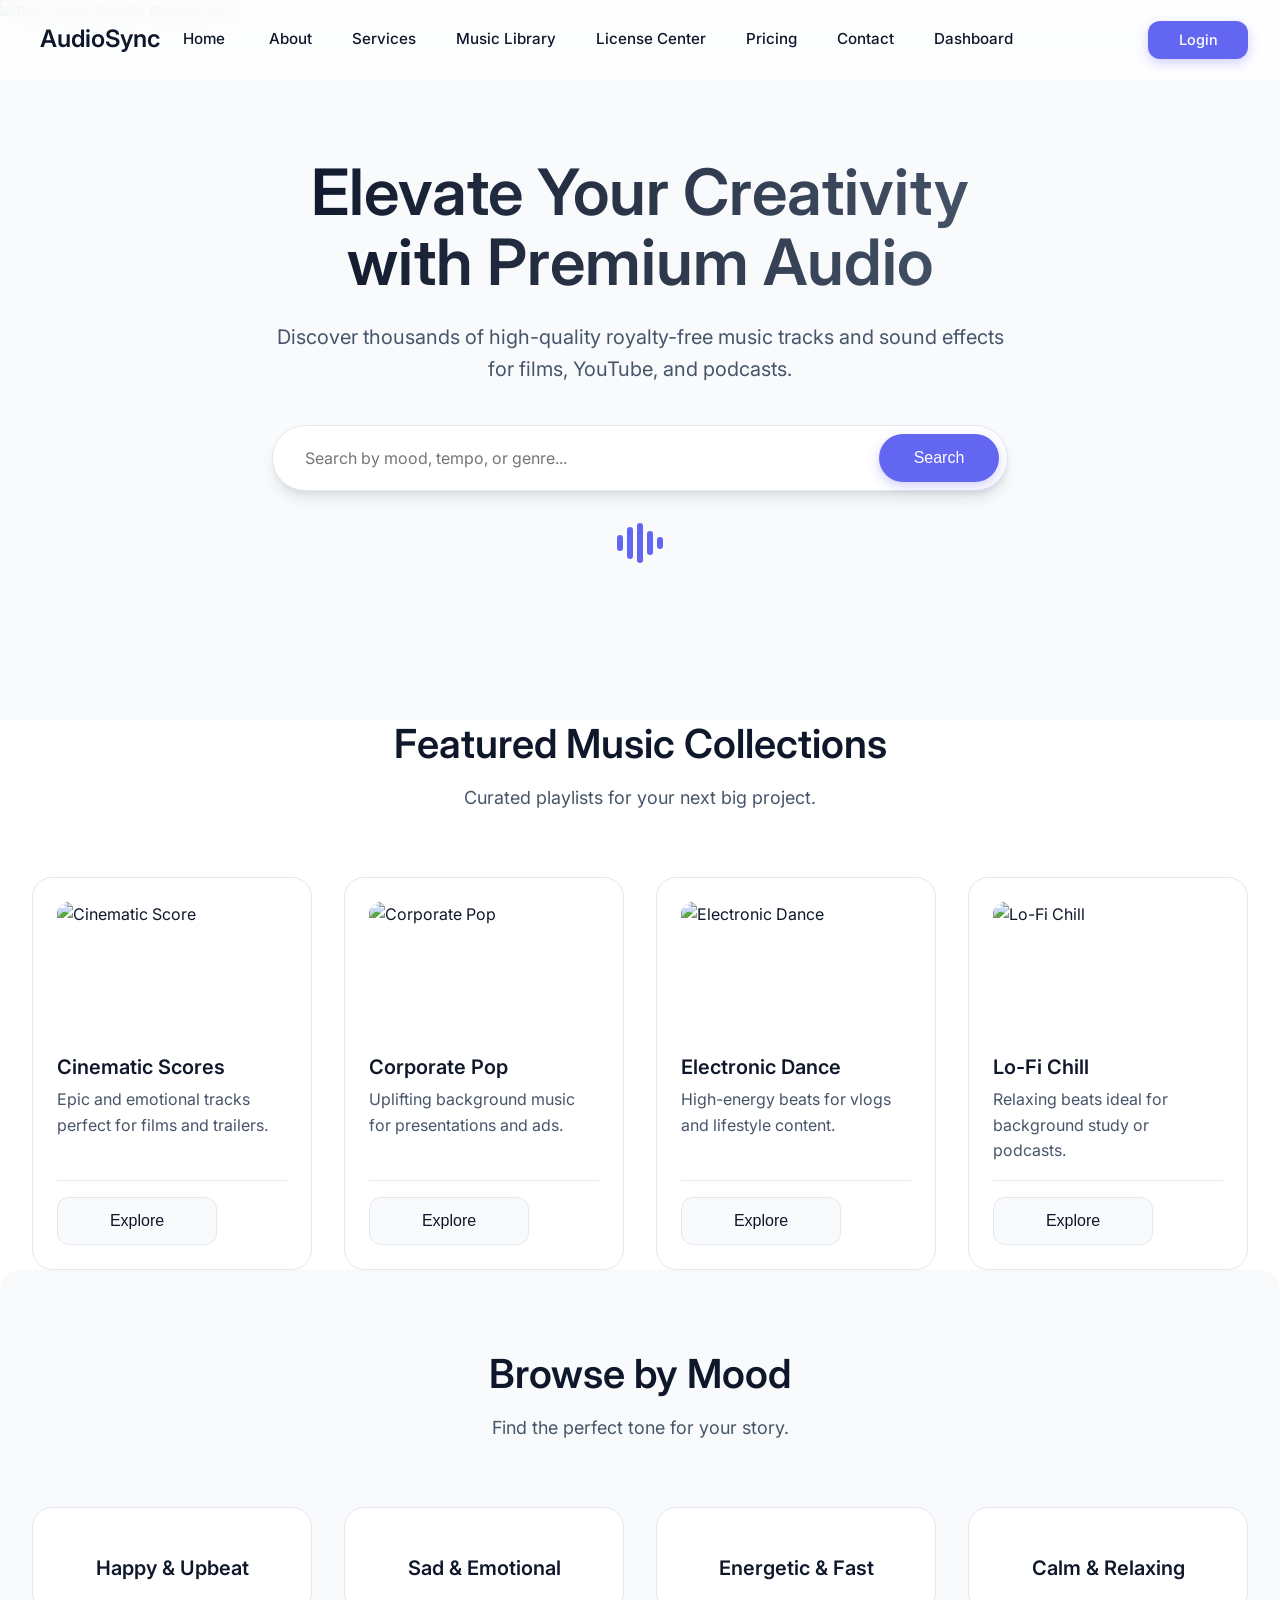
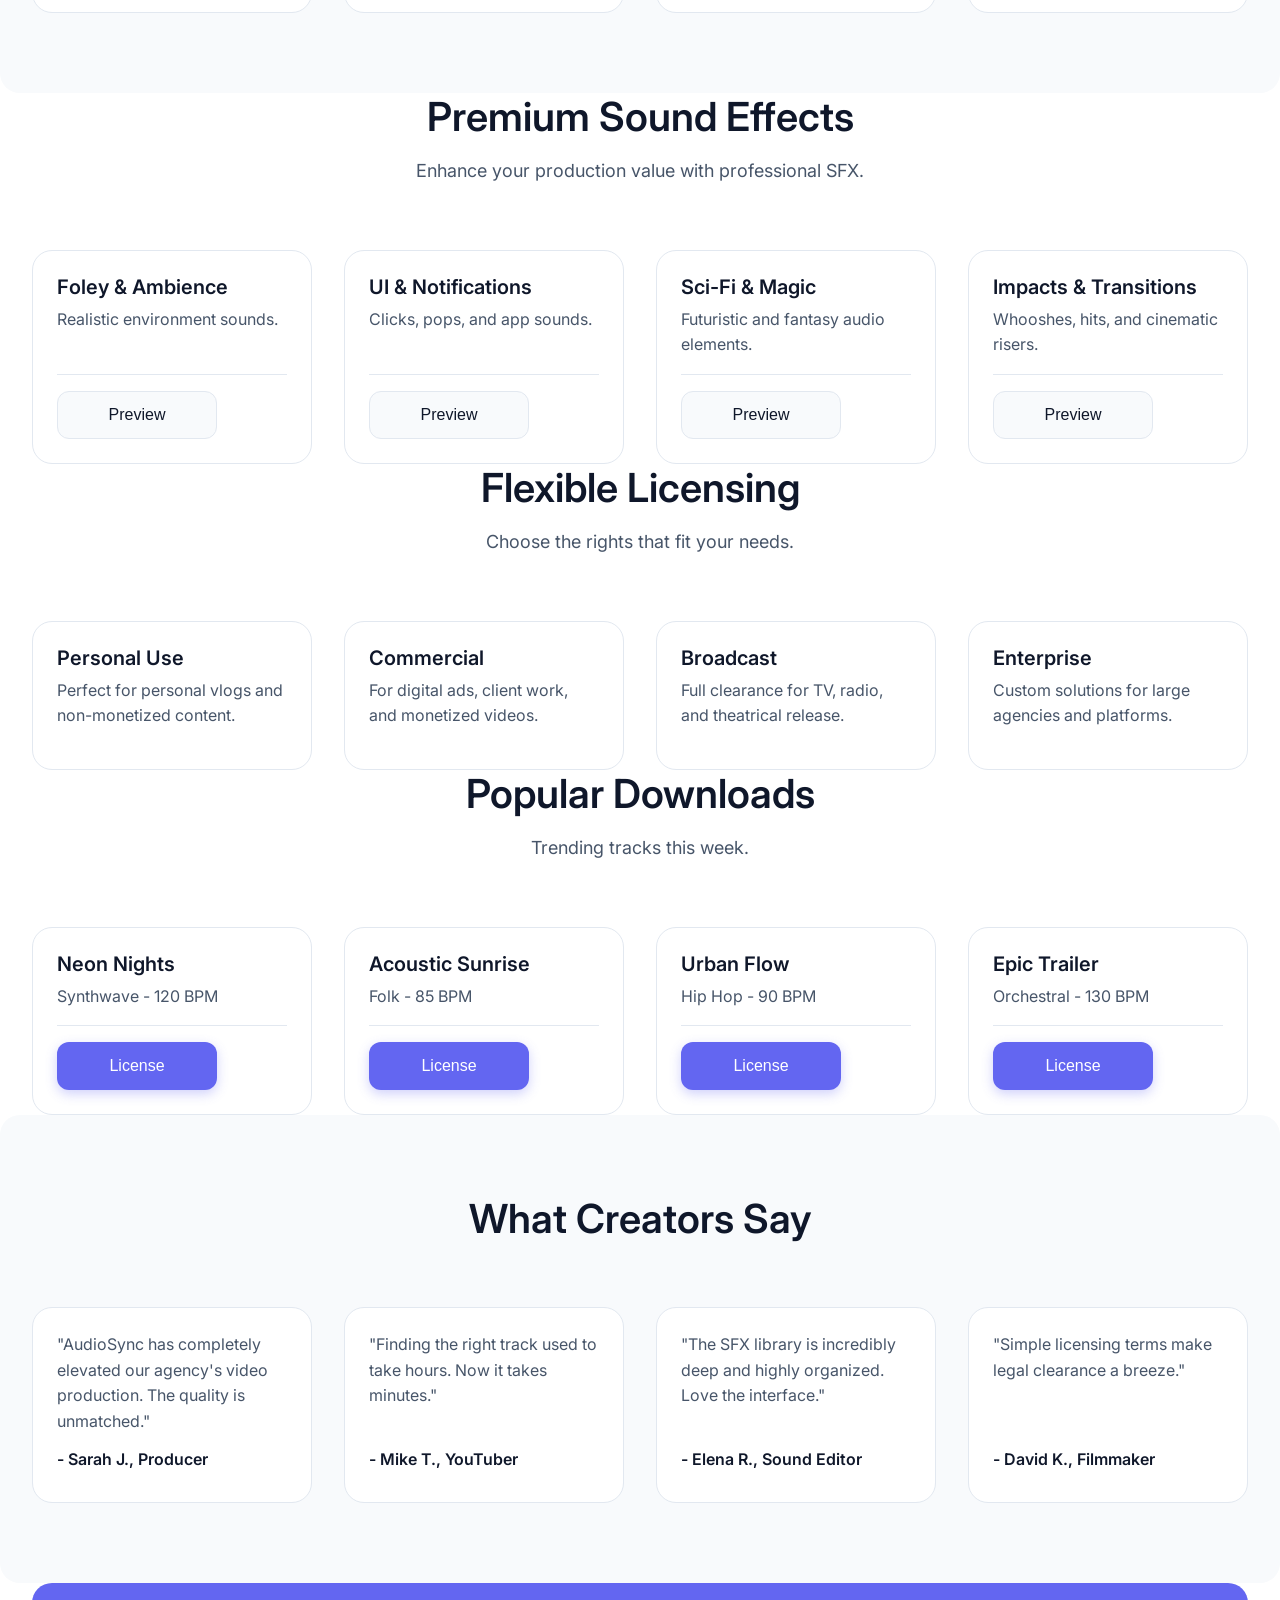
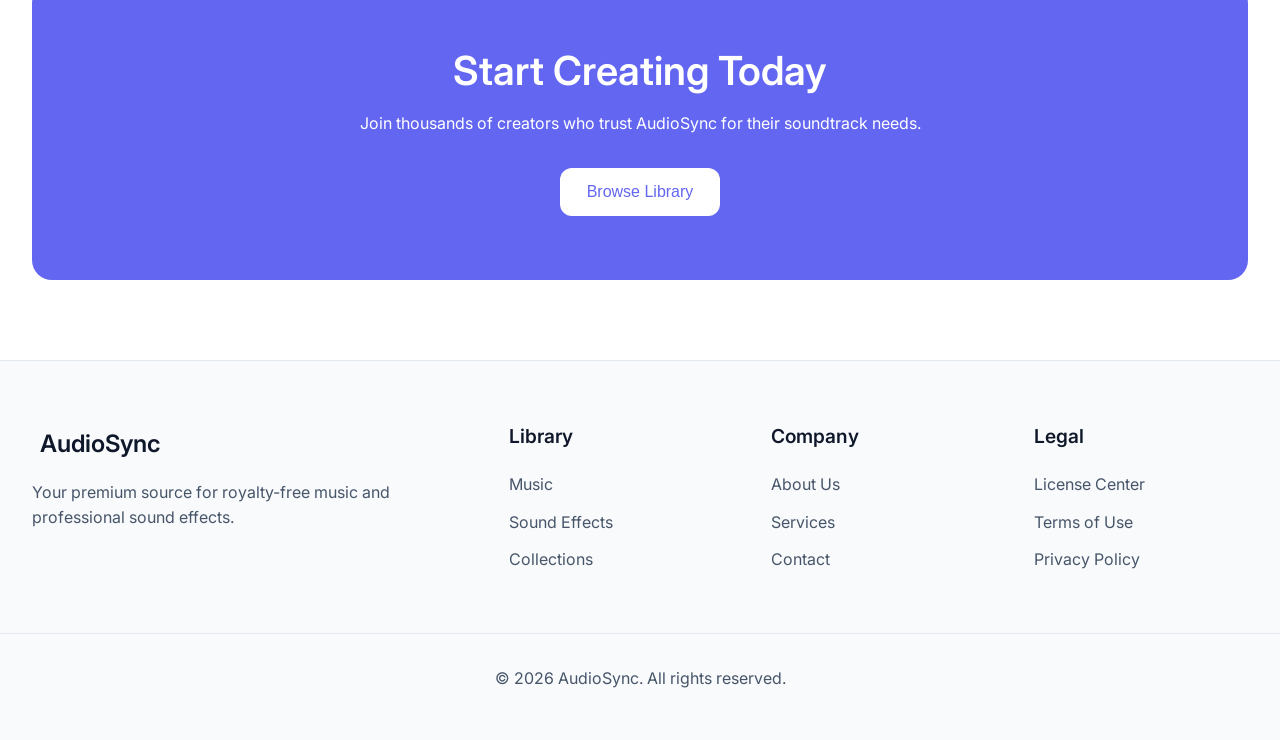
==== index.html @ 9cc148f1 "Initial commit of Stock Music Licensing Platform" ====
<!DOCTYPE html>
<html lang="en" dir="ltr" data-theme="light">
<head>
  <meta charset="UTF-8">
  <meta name="viewport" content="width=device-width, initial-scale=1.0">
  <title>Stock Music & Sound Effects | Premium Audio Licensing</title>
  <meta name="description" content="Discover, preview, and license royalty-free music tracks and sound effects for your creative projects.">
  <link rel="stylesheet" href="assets/css/style.css">
  <script src="https://unpkg.com/lucide@latest"></script>
</head>
<body>

  <!-- Scroll Progress -->
  <div class="scroll-progress"></div>

  <!-- Navbar -->
  <nav class="navbar">
    <div class="container nav-container">
      <a href="index.html" class="brand">
        <i data-lucide="music-4" class="accent"></i> AudioSync
      </a>
      
      <!-- Hamburger Menu for Mobile -->
      <button class="hamburger">
        <span></span>
        <span></span>
        <span></span>
      </button>

      <ul class="nav-links">
        <li class="nav-dropdown">
          <a href="#" class="nav-link dropdown-toggle">Home <i data-lucide="chevron-down"></i></a>
          <ul class="dropdown-menu">
            <li><a href="index.html" class="nav-link active">Home 1</a></li>
            <li><a href="home-2.html" class="nav-link">Home 2</a></li>
          </ul>
        </li>
        <li><a href="about.html" class="nav-link">About</a></li>
        <li><a href="services.html" class="nav-link">Services</a></li>
        <li><a href="music-library.html" class="nav-link">Music Library</a></li>
        <li><a href="license-center.html" class="nav-link">License Center</a></li>
        <li><a href="pricing.html" class="nav-link">Pricing</a></li>
        <li><a href="contact.html" class="nav-link">Contact</a></li>
        <li><a href="dashboard.html" class="nav-link">Dashboard</a></li>
      </ul>

      <div class="nav-actions">
        <button class="icon-btn theme-toggle" title="Toggle Dark Mode">
          <i data-lucide="moon"></i>
        </button>
        <button class="icon-btn rtl-toggle" title="Toggle RTL">
          <i data-lucide="arrow-left-right"></i>
        </button>
        <a href="login.html" class="btn btn-primary btn-sm">Login</a>
      </div>
    </div>
  </nav>

  <!-- 1. Hero Banner -->
  <section class="hero">
    <div class="hero-bg">
      <img src="https://images.unsplash.com/photo-1598488035139-bdbb2231ce04?q=80&w=1920&auto=format&fit=crop" alt="Recording Studio Background">
    </div>
    <div class="container hero-content fade-in">
      <h1 class="hero-title">Elevate Your Creativity with Premium Audio</h1>
      <p class="hero-subtitle">Discover thousands of high-quality royalty-free music tracks and sound effects for films, YouTube, and podcasts.</p>
      
      <div class="search-bar">
        <input type="text" class="search-input" placeholder="Search by mood, tempo, or genre...">
        <button class="btn btn-primary search-btn">Search</button>
      </div>

      <div class="waveform-anim">
        <div class="wave-bar"></div>
        <div class="wave-bar"></div>
        <div class="wave-bar"></div>
        <div class="wave-bar"></div>
        <div class="wave-bar"></div>
      </div>
    </div>
  </section>

  <!-- 2. Featured Music Collections -->
  <section class="container fade-in">
    <div class="section-header">
      <h2 class="section-title">Featured Music Collections</h2>
      <p class="section-subtitle">Curated playlists for your next big project.</p>
    </div>
    <div class="grid-4">
      <!-- Card 1 -->
      <div class="card">
        <div class="card-img-wrapper">
          <img src="https://images.unsplash.com/photo-1511671782779-c97d3d27a1d4?w=400&q=80&auto=format&fit=crop" alt="Cinematic Score">
        </div>
        <h3 class="card-title">Cinematic Scores</h3>
        <div class="card-body">
          <p>Epic and emotional tracks perfect for films and trailers.</p>
        </div>
        <div class="card-footer">
          <button class="btn btn-secondary">Explore</button>
        </div>
      </div>
      <!-- Card 2 -->
      <div class="card">
        <div class="card-img-wrapper">
          <img src="https://images.unsplash.com/photo-1493225457124-a1a2a5956093?w=400&q=80&auto=format&fit=crop" alt="Corporate Pop">
        </div>
        <h3 class="card-title">Corporate Pop</h3>
        <div class="card-body">
          <p>Uplifting background music for presentations and ads.</p>
        </div>
        <div class="card-footer">
          <button class="btn btn-secondary">Explore</button>
        </div>
      </div>
      <!-- Card 3 -->
      <div class="card">
        <div class="card-img-wrapper">
          <img src="https://images.unsplash.com/photo-1470225620780-dba8ba36b745?w=400&q=80&auto=format&fit=crop" alt="Electronic Dance">
        </div>
        <h3 class="card-title">Electronic Dance</h3>
        <div class="card-body">
          <p>High-energy beats for vlogs and lifestyle content.</p>
        </div>
        <div class="card-footer">
          <button class="btn btn-secondary">Explore</button>
        </div>
      </div>
      <!-- Card 4 -->
      <div class="card">
        <div class="card-img-wrapper">
          <img src="https://images.unsplash.com/photo-1516280440502-85f543632281?w=400&q=80&auto=format&fit=crop" alt="Lo-Fi Chill">
        </div>
        <h3 class="card-title">Lo-Fi Chill</h3>
        <div class="card-body">
          <p>Relaxing beats ideal for background study or podcasts.</p>
        </div>
        <div class="card-footer">
          <button class="btn btn-secondary">Explore</button>
        </div>
      </div>
    </div>
  </section>

  <!-- 3. Browse by Mood -->
  <section class="container fade-in" style="background-color: var(--bg-secondary); padding: 5rem 2rem; border-radius: var(--border-radius-lg);">
    <div class="section-header">
      <h2 class="section-title">Browse by Mood</h2>
      <p class="section-subtitle">Find the perfect tone for your story.</p>
    </div>
    <div class="grid-4">
      <div class="card"><h3 class="card-title" style="text-align: center;"><i data-lucide="sun"></i><br>Happy & Upbeat</h3></div>
      <div class="card"><h3 class="card-title" style="text-align: center;"><i data-lucide="cloud-rain"></i><br>Sad & Emotional</h3></div>
      <div class="card"><h3 class="card-title" style="text-align: center;"><i data-lucide="zap"></i><br>Energetic & Fast</h3></div>
      <div class="card"><h3 class="card-title" style="text-align: center;"><i data-lucide="moon"></i><br>Calm & Relaxing</h3></div>
    </div>
  </section>

  <!-- 4. Sound Effects Collection -->
  <section class="container fade-in">
    <div class="section-header">
      <h2 class="section-title">Premium Sound Effects</h2>
      <p class="section-subtitle">Enhance your production value with professional SFX.</p>
    </div>
    <div class="grid-4">
      <div class="card">
        <h3 class="card-title">Foley & Ambience</h3>
        <div class="card-body"><p>Realistic environment sounds.</p></div>
        <div class="card-footer"><button class="btn btn-secondary">Preview</button></div>
      </div>
      <div class="card">
        <h3 class="card-title">UI & Notifications</h3>
        <div class="card-body"><p>Clicks, pops, and app sounds.</p></div>
        <div class="card-footer"><button class="btn btn-secondary">Preview</button></div>
      </div>
      <div class="card">
        <h3 class="card-title">Sci-Fi & Magic</h3>
        <div class="card-body"><p>Futuristic and fantasy audio elements.</p></div>
        <div class="card-footer"><button class="btn btn-secondary">Preview</button></div>
      </div>
      <div class="card">
        <h3 class="card-title">Impacts & Transitions</h3>
        <div class="card-body"><p>Whooshes, hits, and cinematic risers.</p></div>
        <div class="card-footer"><button class="btn btn-secondary">Preview</button></div>
      </div>
    </div>
  </section>

  <!-- 5. License Categories -->
  <section class="container fade-in">
    <div class="section-header">
      <h2 class="section-title">Flexible Licensing</h2>
      <p class="section-subtitle">Choose the rights that fit your needs.</p>
    </div>
    <div class="grid-4">
      <div class="card">
        <h3 class="card-title">Personal Use</h3>
        <div class="card-body"><p>Perfect for personal vlogs and non-monetized content.</p></div>
      </div>
      <div class="card">
        <h3 class="card-title">Commercial</h3>
        <div class="card-body"><p>For digital ads, client work, and monetized videos.</p></div>
      </div>
      <div class="card">
        <h3 class="card-title">Broadcast</h3>
        <div class="card-body"><p>Full clearance for TV, radio, and theatrical release.</p></div>
      </div>
      <div class="card">
        <h3 class="card-title">Enterprise</h3>
        <div class="card-body"><p>Custom solutions for large agencies and platforms.</p></div>
      </div>
    </div>
  </section>

  <!-- 6. Popular Downloads -->
  <section class="container fade-in">
    <div class="section-header">
      <h2 class="section-title">Popular Downloads</h2>
      <p class="section-subtitle">Trending tracks this week.</p>
    </div>
    <div class="grid-4">
      <div class="card">
        <h3 class="card-title">Neon Nights</h3>
        <div class="card-body"><p>Synthwave - 120 BPM</p></div>
        <div class="card-footer"><button class="btn btn-primary">License</button></div>
      </div>
      <div class="card">
        <h3 class="card-title">Acoustic Sunrise</h3>
        <div class="card-body"><p>Folk - 85 BPM</p></div>
        <div class="card-footer"><button class="btn btn-primary">License</button></div>
      </div>
      <div class="card">
        <h3 class="card-title">Urban Flow</h3>
        <div class="card-body"><p>Hip Hop - 90 BPM</p></div>
        <div class="card-footer"><button class="btn btn-primary">License</button></div>
      </div>
      <div class="card">
        <h3 class="card-title">Epic Trailer</h3>
        <div class="card-body"><p>Orchestral - 130 BPM</p></div>
        <div class="card-footer"><button class="btn btn-primary">License</button></div>
      </div>
    </div>
  </section>

  <!-- 7. Customer Testimonials -->
  <section class="container fade-in" style="background-color: var(--bg-secondary); padding: 5rem 2rem; border-radius: var(--border-radius-lg);">
    <div class="section-header">
      <h2 class="section-title">What Creators Say</h2>
    </div>
    <div class="grid-4">
      <div class="card">
        <p class="card-body">"AudioSync has completely elevated our agency's video production. The quality is unmatched."</p>
        <h3 class="card-title" style="font-size: 1rem;">- Sarah J., Producer</h3>
      </div>
      <div class="card">
        <p class="card-body">"Finding the right track used to take hours. Now it takes minutes."</p>
        <h3 class="card-title" style="font-size: 1rem;">- Mike T., YouTuber</h3>
      </div>
      <div class="card">
        <p class="card-body">"The SFX library is incredibly deep and highly organized. Love the interface."</p>
        <h3 class="card-title" style="font-size: 1rem;">- Elena R., Sound Editor</h3>
      </div>
      <div class="card">
        <p class="card-body">"Simple licensing terms make legal clearance a breeze."</p>
        <h3 class="card-title" style="font-size: 1rem;">- David K., Filmmaker</h3>
      </div>
    </div>
  </section>

  <!-- 8. CTA Banner -->
  <section class="container fade-in">
    <div style="background: var(--accent-color); color: white; padding: 4rem 2rem; border-radius: var(--border-radius-lg); text-align: center;">
      <h2 class="section-title" style="color: white;">Start Creating Today</h2>
      <p style="color: white; max-width: 600px; margin: 0 auto 2rem;">Join thousands of creators who trust AudioSync for their soundtrack needs.</p>
      <button class="btn" style="background: white; color: var(--accent-color);">Browse Library</button>
    </div>
  </section>

  <!-- Footer -->
  <footer class="footer">
    <div class="container footer-grid">
      <div>
        <a href="index.html" class="brand" style="margin-bottom: 1rem; display: inline-flex;">
          <i data-lucide="music-4"></i> AudioSync
        </a>
        <p>Your premium source for royalty-free music and professional sound effects.</p>
      </div>
      <div>
        <h3 class="footer-title">Library</h3>
        <ul class="footer-links">
          <li><a href="music-library.html">Music</a></li>
          <li><a href="music-library.html">Sound Effects</a></li>
          <li><a href="music-library.html">Collections</a></li>
        </ul>
      </div>
      <div>
        <h3 class="footer-title">Company</h3>
        <ul class="footer-links">
          <li><a href="about.html">About Us</a></li>
          <li><a href="services.html">Services</a></li>
          <li><a href="contact.html">Contact</a></li>
        </ul>
      </div>
      <div>
        <h3 class="footer-title">Legal</h3>
        <ul class="footer-links">
          <li><a href="license-center.html">License Center</a></li>
          <li><a href="#">Terms of Use</a></li>
          <li><a href="#">Privacy Policy</a></li>
        </ul>
      </div>
    </div>
    <div class="container footer-bottom">
      <p>&copy; 2026 AudioSync. All rights reserved.</p>
    </div>
  </footer>

  <script src="assets/js/main.js"></script>
  <script>
    lucide.createIcons();
  </script>
</body>
</html>
---- assets/css/style.css ----
/* ==========================================================================
   Base & Variables
   ========================================================================== */
@import url('https://fonts.googleapis.com/css2?family=Inter:wght@400;500;600&display=swap');

:root {
  /* Light Theme Variables */
  --bg-primary: #ffffff;
  --bg-secondary: #f8fafc;
  --bg-card: #ffffff;
  --text-primary: #0f172a;
  --text-secondary: #475569;
  --accent-color: #6366f1; /* Premium Indigo */
  --accent-hover: #4f46e5;
  --border-color: #e2e8f0;
  --glass-bg: rgba(255, 255, 255, 0.75);
  --glass-border: rgba(255, 255, 255, 0.3);
  --shadow-sm: 0 1px 2px 0 rgba(0, 0, 0, 0.05);
  --shadow-md: 0 4px 6px -1px rgba(0, 0, 0, 0.1), 0 2px 4px -1px rgba(0, 0, 0, 0.06);
  --shadow-lg: 0 10px 15px -3px rgba(0, 0, 0, 0.1), 0 4px 6px -2px rgba(0, 0, 0, 0.05);
  --shadow-hover: 0 20px 25px -5px rgba(0, 0, 0, 0.1), 0 10px 10px -5px rgba(0, 0, 0, 0.04);
  
  --transition-fast: 0.2s ease;
  --transition-normal: 0.3s ease;
  --transition-slow: 0.5s ease;
  
  --font-main: 'Inter', sans-serif;
  --border-radius-sm: 6px;
  --border-radius-md: 12px;
  --border-radius-lg: 20px;
}

[data-theme="dark"] {
  /* Dark Theme Variables */
  --bg-primary: #020617;
  --bg-secondary: #0f172a;
  --bg-card: #1e293b;
  --text-primary: #f8fafc;
  --text-secondary: #94a3b8;
  --accent-color: #818cf8;
  --accent-hover: #6366f1;
  --border-color: #334155;
  --glass-bg: rgba(15, 23, 42, 0.75);
  --glass-border: rgba(255, 255, 255, 0.05);
  --shadow-sm: 0 1px 2px 0 rgba(0, 0, 0, 0.3);
  --shadow-md: 0 4px 6px -1px rgba(0, 0, 0, 0.4);
  --shadow-lg: 0 10px 15px -3px rgba(0, 0, 0, 0.5);
  --shadow-hover: 0 20px 25px -5px rgba(0, 0, 0, 0.6);
}

* {
  margin: 0;
  padding: 0;
  box-sizing: border-box;
}

html {
  scroll-behavior: smooth;
}

body {
  font-family: var(--font-main);
  background-color: var(--bg-primary);
  color: var(--text-primary);
  line-height: 1.6;
  transition: background-color var(--transition-normal), color var(--transition-normal);
  overflow-x: hidden;
}

h1, h2, h3, h4, h5, h6 {
  font-weight: 590; /* As requested 500-590 */
  line-height: 1.2;
  margin-bottom: 1rem;
}

p {
  font-weight: 400; /* As requested 400-550 */
  color: var(--text-secondary);
  margin-bottom: 1rem;
}

a {
  text-decoration: none;
  color: var(--accent-color);
  transition: color var(--transition-fast);
}

a:hover {
  color: var(--accent-hover);
}

ul {
  list-style: none;
}

img {
  max-width: 100%;
  height: auto;
  display: block;
}

/* ==========================================================================
   RTL Support
   ========================================================================== */
[dir="rtl"] {
  text-align: right;
}

[dir="rtl"] .margin-l-auto {
  margin-left: 0 !important;
  margin-right: auto !important;
}

[dir="rtl"] .margin-r-auto {
  margin-right: 0 !important;
  margin-left: auto !important;
}

[dir="rtl"] .icon-left {
  margin-right: 0;
  margin-left: 8px;
}

[dir="rtl"] .icon-right {
  margin-left: 0;
  margin-right: 8px;
}

/* ==========================================================================
   Layout & Container
   ========================================================================== */
.container {
  width: 100%;
  max-width: 1440px; /* High-end screens */
  margin: 0 auto;
  padding: 0 2rem;
}

section {
  padding: 5rem 0;
}

.section-header {
  text-align: center;
  margin-bottom: 4rem;
}

.section-title {
  font-size: 2.5rem;
  margin-bottom: 1rem;
}

.section-subtitle {
  font-size: 1.125rem;
  max-width: 600px;
  margin: 0 auto;
}

/* ==========================================================================
   Grid System (Exactly 4 Cards)
   ========================================================================== */
.grid-4 {
  display: grid;
  grid-template-columns: repeat(4, 1fr);
  gap: 2rem;
}

/* Responsive Grid */
@media (max-width: 1200px) {
  .grid-4 { grid-template-columns: repeat(2, 1fr); }
}
@media (max-width: 768px) {
  .grid-4 { grid-template-columns: 1fr; }
}

/* ==========================================================================
   Components
   ========================================================================== */
/* Navbar */
.navbar {
  position: fixed;
  top: 0;
  left: 0;
  right: 0;
  height: 80px;
  background: var(--glass-bg);
  backdrop-filter: blur(12px);
  -webkit-backdrop-filter: blur(12px);
  border-bottom: 1px solid var(--glass-border);
  z-index: 1000;
  transition: transform 0.3s ease, background 0.3s ease;
}

.navbar.scrolled {
  box-shadow: var(--shadow-sm);
}

.nav-container {
  display: flex;
  justify-content: space-between;
  align-items: center;
  height: 100%;
}

.brand {
  font-size: 1.5rem;
  font-weight: 600;
  display: flex;
  align-items: center;
  gap: 0.5rem;
  color: var(--text-primary);
}

.nav-links {
  display: flex;
  align-items: center;
  justify-content: center; /* Centering */
  flex: 1; /* Take up available space */
  gap: 1.5rem;
}

.nav-link {
  color: var(--text-primary);
  font-weight: 500;
  font-size: 0.95rem;
  padding: 0.5rem;
  position: relative;
  display: flex;
  align-items: center;
  gap: 0.25rem;
}

.nav-link::after {
  content: '';
  position: absolute;
  bottom: 0;
  left: 0;
  width: 0;
  height: 2px;
  background: var(--accent-color);
  transition: width var(--transition-normal);
}

.nav-link:hover::after, .nav-link.active::after {
  width: 100%;
}

.nav-dropdown {
  position: relative;
}

.dropdown-menu {
  display: none;
  position: absolute;
  top: 100%;
  left: 0;
  background: var(--bg-card);
  border: 1px solid var(--border-color);
  border-radius: var(--border-radius-md);
  padding: 0.5rem 0;
  min-width: 150px;
  box-shadow: var(--shadow-md);
  z-index: 1000;
  list-style: none;
}

.nav-dropdown.open .dropdown-menu {
  display: block;
}

.dropdown-menu li a {
  display: block;
  padding: 0.5rem 1rem;
  color: var(--text-primary);
  font-size: 0.95rem;
}

.dropdown-menu li a:hover {
  background: var(--bg-secondary);
  color: var(--accent-color);
}

.nav-actions {
  display: flex;
  align-items: center;
  gap: 1rem;
}

/* Theme & RTL Toggles */
.icon-btn {
  background: transparent;
  border: none;
  color: var(--text-primary);
  cursor: pointer;
  width: 40px;
  height: 40px;
  border-radius: 50%;
  display: flex;
  align-items: center;
  justify-content: center;
  transition: background var(--transition-fast);
}

.icon-btn:hover {
  background: var(--bg-secondary);
}

.icon-btn svg {
  width: 20px;
  height: 20px;
}

/* Buttons */
.btn {
  display: inline-flex;
  align-items: center;
  justify-content: center;
  padding: 0.75rem 1.5rem;
  font-weight: 500;
  border-radius: var(--border-radius-md);
  cursor: pointer;
  transition: all var(--transition-normal);
  border: none;
  font-size: 1rem;
  height: 48px; /* Consistent Height */
  min-width: 160px; /* Consistent Width */
  position: relative;
  overflow: hidden;
}

.btn-sm {
  height: 38px;
  min-width: 100px;
  padding: 0.5rem 1rem;
  font-size: 0.9rem;
}

.btn-primary {
  background-color: var(--accent-color);
  color: white;
  box-shadow: 0 4px 12px rgba(99, 102, 241, 0.3);
}

.btn-primary:hover {
  background-color: var(--accent-hover);
  transform: translateY(-2px);
  box-shadow: 0 6px 16px rgba(99, 102, 241, 0.4);
  color: white;
}

.btn-secondary {
  background-color: var(--bg-secondary);
  color: var(--text-primary);
  border: 1px solid var(--border-color);
}

.btn-secondary:hover {
  background-color: var(--border-color);
  transform: translateY(-2px);
}

/* Ripple Effect */
.ripple {
  position: absolute;
  border-radius: 50%;
  transform: scale(0);
  animation: ripple-anim 600ms linear;
  background-color: rgba(255, 255, 255, 0.4);
}
@keyframes ripple-anim {
  to {
    transform: scale(4);
    opacity: 0;
  }
}

/* Hamburger Menu */
.hamburger {
  display: none;
  flex-direction: column;
  gap: 5px;
  cursor: pointer;
  background: transparent;
  border: none;
  padding: 0.5rem;
  z-index: 1001;
}

.hamburger span {
  display: block;
  width: 25px;
  height: 2px;
  background: var(--text-primary);
  transition: var(--transition-normal);
}

@media (max-width: 1024px) {
  .hamburger {
    display: flex;
  }
  
  .nav-links {
    position: fixed;
    top: 0;
    left: 0;
    width: 100%;
    height: 100vh;
    background: var(--bg-primary);
    flex-direction: column;
    justify-content: center;
    transform: translateX(100%);
    transition: transform var(--transition-normal);
    z-index: 999;
  }
  
  [dir="rtl"] .nav-links {
    transform: translateX(-100%);
  }

  .nav-links.active {
    transform: translateX(0) !important;
  }

  .hamburger.active span:nth-child(1) {
    transform: translateY(7px) rotate(45deg);
  }
  .hamburger.active span:nth-child(2) {
    opacity: 0;
  }
  .hamburger.active span:nth-child(3) {
    transform: translateY(-7px) rotate(-45deg);
  }
}

/* Cards */
.card {
  background: var(--bg-card);
  border: 1px solid var(--border-color);
  border-radius: var(--border-radius-lg);
  padding: 1.5rem;
  transition: transform var(--transition-normal), box-shadow var(--transition-normal);
  display: flex;
  flex-direction: column;
  height: 100%; /* Equal Height */
}

.card:hover {
  transform: translateY(-8px); /* Hover Lift */
  box-shadow: var(--shadow-hover);
}

.card-img-wrapper {
  border-radius: var(--border-radius-md);
  overflow: hidden;
  margin-bottom: 1.5rem;
  position: relative;
  aspect-ratio: 16/9;
}

.card-img-wrapper img {
  width: 100%;
  height: 100%;
  object-fit: cover;
  transition: transform var(--transition-slow);
}

.card:hover .card-img-wrapper img {
  transform: scale(1.05); /* Zoom animation */
}

.card-title {
  font-size: 1.25rem;
  margin-bottom: 0.5rem;
}

.card-body {
  flex-grow: 1; /* Pushes footer to bottom */
}

.card-footer {
  margin-top: auto;
  display: flex;
  justify-content: space-between;
  align-items: center;
  padding-top: 1rem;
  border-top: 1px solid var(--border-color);
}

/* ==========================================================================
   Hero Section
   ========================================================================== */
.hero {
  position: relative;
  min-height: 80vh;
  display: flex;
  align-items: center;
  padding-top: 80px; /* Offset for navbar */
  overflow: hidden;
  background-color: var(--bg-secondary);
}

.hero-bg {
  position: absolute;
  top: 0;
  left: 0;
  width: 100%;
  height: 100%;
  z-index: 1;
}

.hero-bg img {
  width: 100%;
  height: 100%;
  object-fit: cover;
  opacity: 0.4;
}

.hero-content {
  position: relative;
  z-index: 2;
  text-align: center;
  max-width: 800px;
  margin: 0 auto;
}

.hero-title {
  font-size: clamp(2.5rem, 5vw, 4.5rem);
  font-weight: 600;
  margin-bottom: 1.5rem;
  line-height: 1.1;
  background: linear-gradient(to right, var(--text-primary), var(--text-secondary));
  -webkit-background-clip: text;
  -webkit-text-fill-color: transparent;
}

.hero-subtitle {
  font-size: clamp(1.1rem, 2vw, 1.25rem);
  margin-bottom: 2.5rem;
}

.search-bar {
  display: flex;
  background: var(--bg-card);
  padding: 0.5rem;
  border-radius: 50px;
  box-shadow: var(--shadow-lg);
  margin-bottom: 2rem;
  border: 1px solid var(--border-color);
  align-items: center;
}

.search-input {
  flex-grow: 1;
  border: none;
  background: transparent;
  padding: 0 1.5rem;
  font-size: 1rem;
  color: var(--text-primary);
  font-family: var(--font-main);
  outline: none;
}

.search-btn {
  border-radius: 50px;
  min-width: 120px;
}

/* Waveform Animation */
.waveform-anim {
  display: flex;
  align-items: center;
  justify-content: center;
  gap: 4px;
  height: 40px;
  margin-top: 2rem;
}
.wave-bar {
  width: 6px;
  height: 100%;
  background: var(--accent-color);
  border-radius: 3px;
  animation: wave-bounce 1s infinite ease-in-out;
}
.wave-bar:nth-child(1) { animation-delay: 0.1s; height: 40%; }
.wave-bar:nth-child(2) { animation-delay: 0.2s; height: 80%; }
.wave-bar:nth-child(3) { animation-delay: 0.3s; height: 100%; }
.wave-bar:nth-child(4) { animation-delay: 0.4s; height: 60%; }
.wave-bar:nth-child(5) { animation-delay: 0.5s; height: 30%; }

@keyframes wave-bounce {
  0%, 100% { transform: scaleY(0.5); }
  50% { transform: scaleY(1); }
}

/* ==========================================================================
   Animations & Scroll Reveal
   ========================================================================== */
.fade-in {
  opacity: 0;
  transform: translateY(20px);
  transition: opacity 0.6s ease-out, transform 0.6s ease-out;
}
.fade-in.visible {
  opacity: 1;
  transform: translateY(0);
}

/* Floating Elements */
.float {
  animation: float-anim 4s infinite ease-in-out;
}
@keyframes float-anim {
  0%, 100% { transform: translateY(0); }
  50% { transform: translateY(-10px); }
}

/* ==========================================================================
   Footer
   ========================================================================== */
.footer {
  background: var(--bg-secondary);
  border-top: 1px solid var(--border-color);
  padding: 4rem 0 2rem;
  margin-top: 5rem;
}

.footer-grid {
  display: grid;
  grid-template-columns: 2fr 1fr 1fr 1fr;
  gap: 3rem;
  margin-bottom: 3rem;
}

@media (max-width: 1024px) {
  .footer-grid { grid-template-columns: 1fr 1fr; }
}
@media (max-width: 576px) {
  .footer-grid { grid-template-columns: 1fr; }
}

.footer-title {
  font-size: 1.2rem;
  margin-bottom: 1.5rem;
}

.footer-links li {
  margin-bottom: 0.75rem;
}

.footer-links a {
  color: var(--text-secondary);
}

.footer-links a:hover {
  color: var(--accent-color);
}

.footer-bottom {
  text-align: center;
  padding-top: 2rem;
  border-top: 1px solid var(--border-color);
  color: var(--text-secondary);
}

/* Scroll Progress */
.scroll-progress {
  position: fixed;
  top: 0;
  left: 0;
  width: 0%;
  height: 3px;
  background: var(--accent-color);
  z-index: 1002;
  transition: width 0.1s;
}
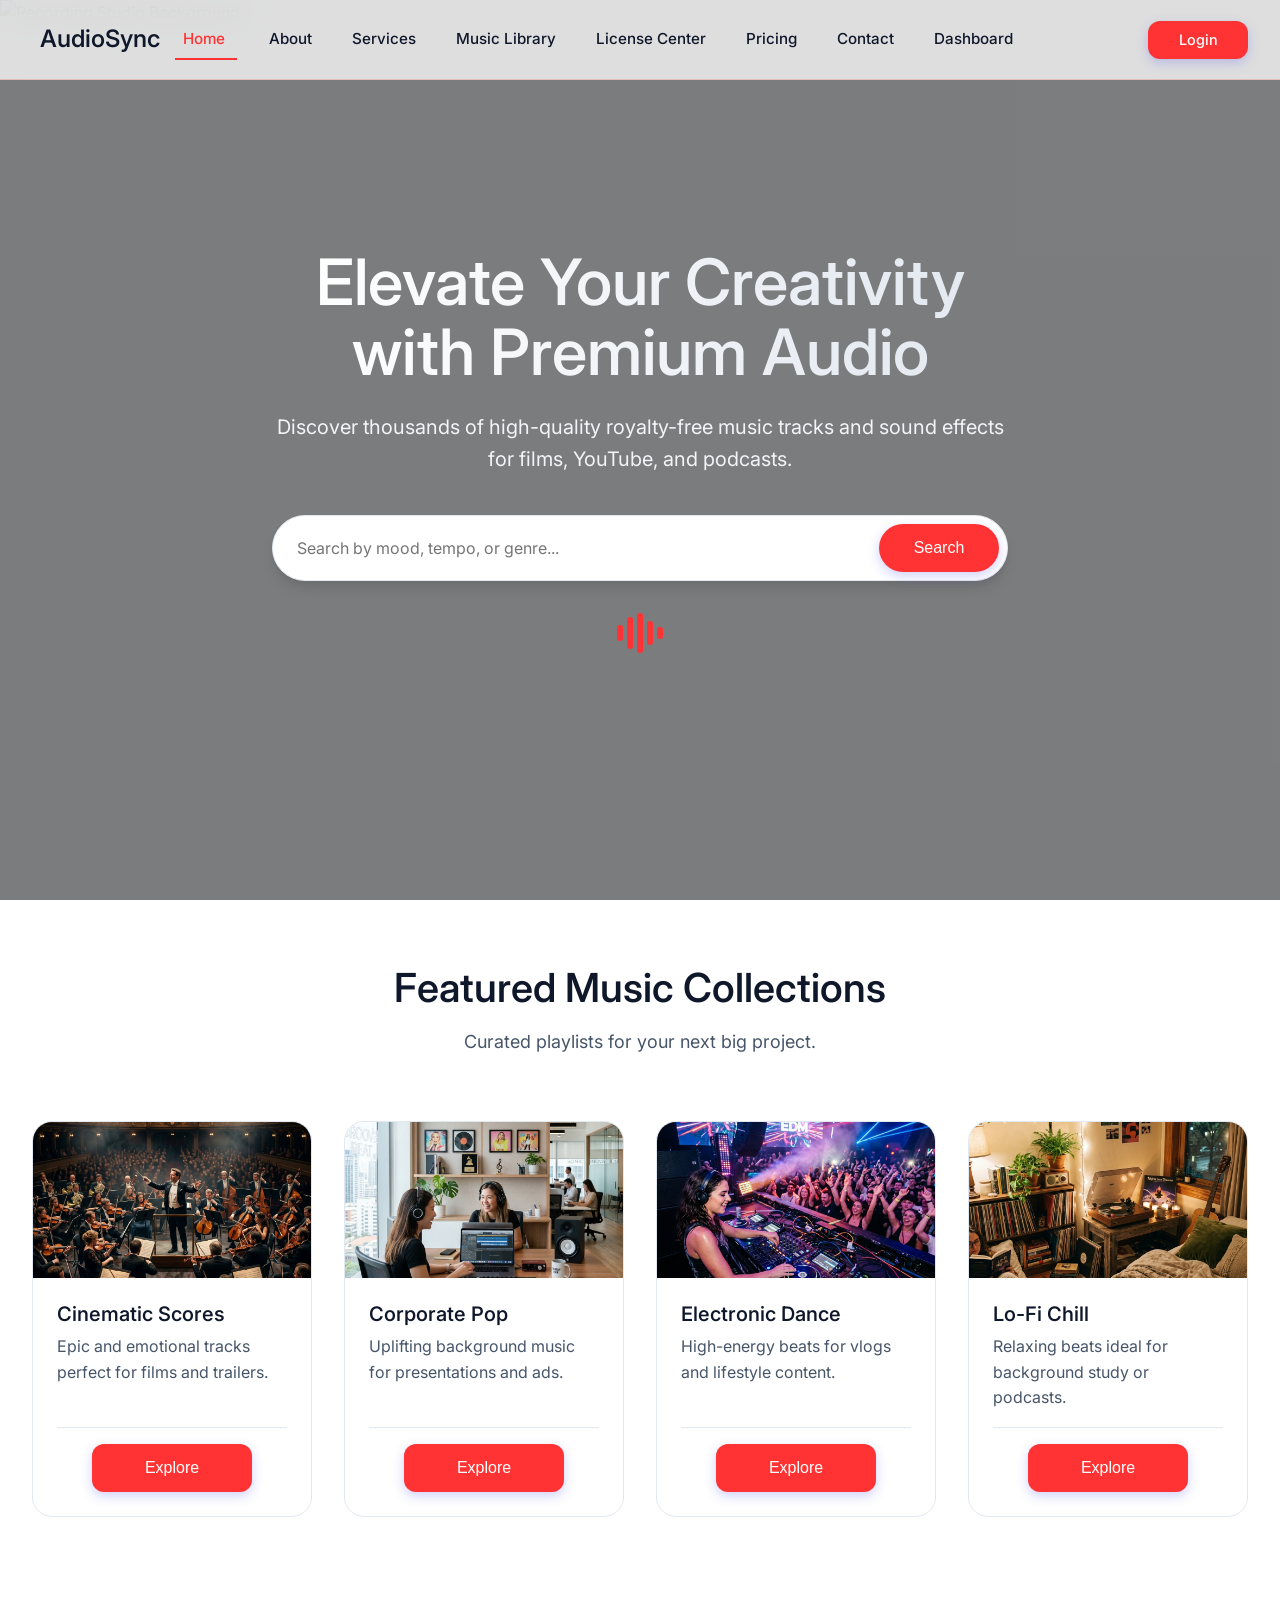
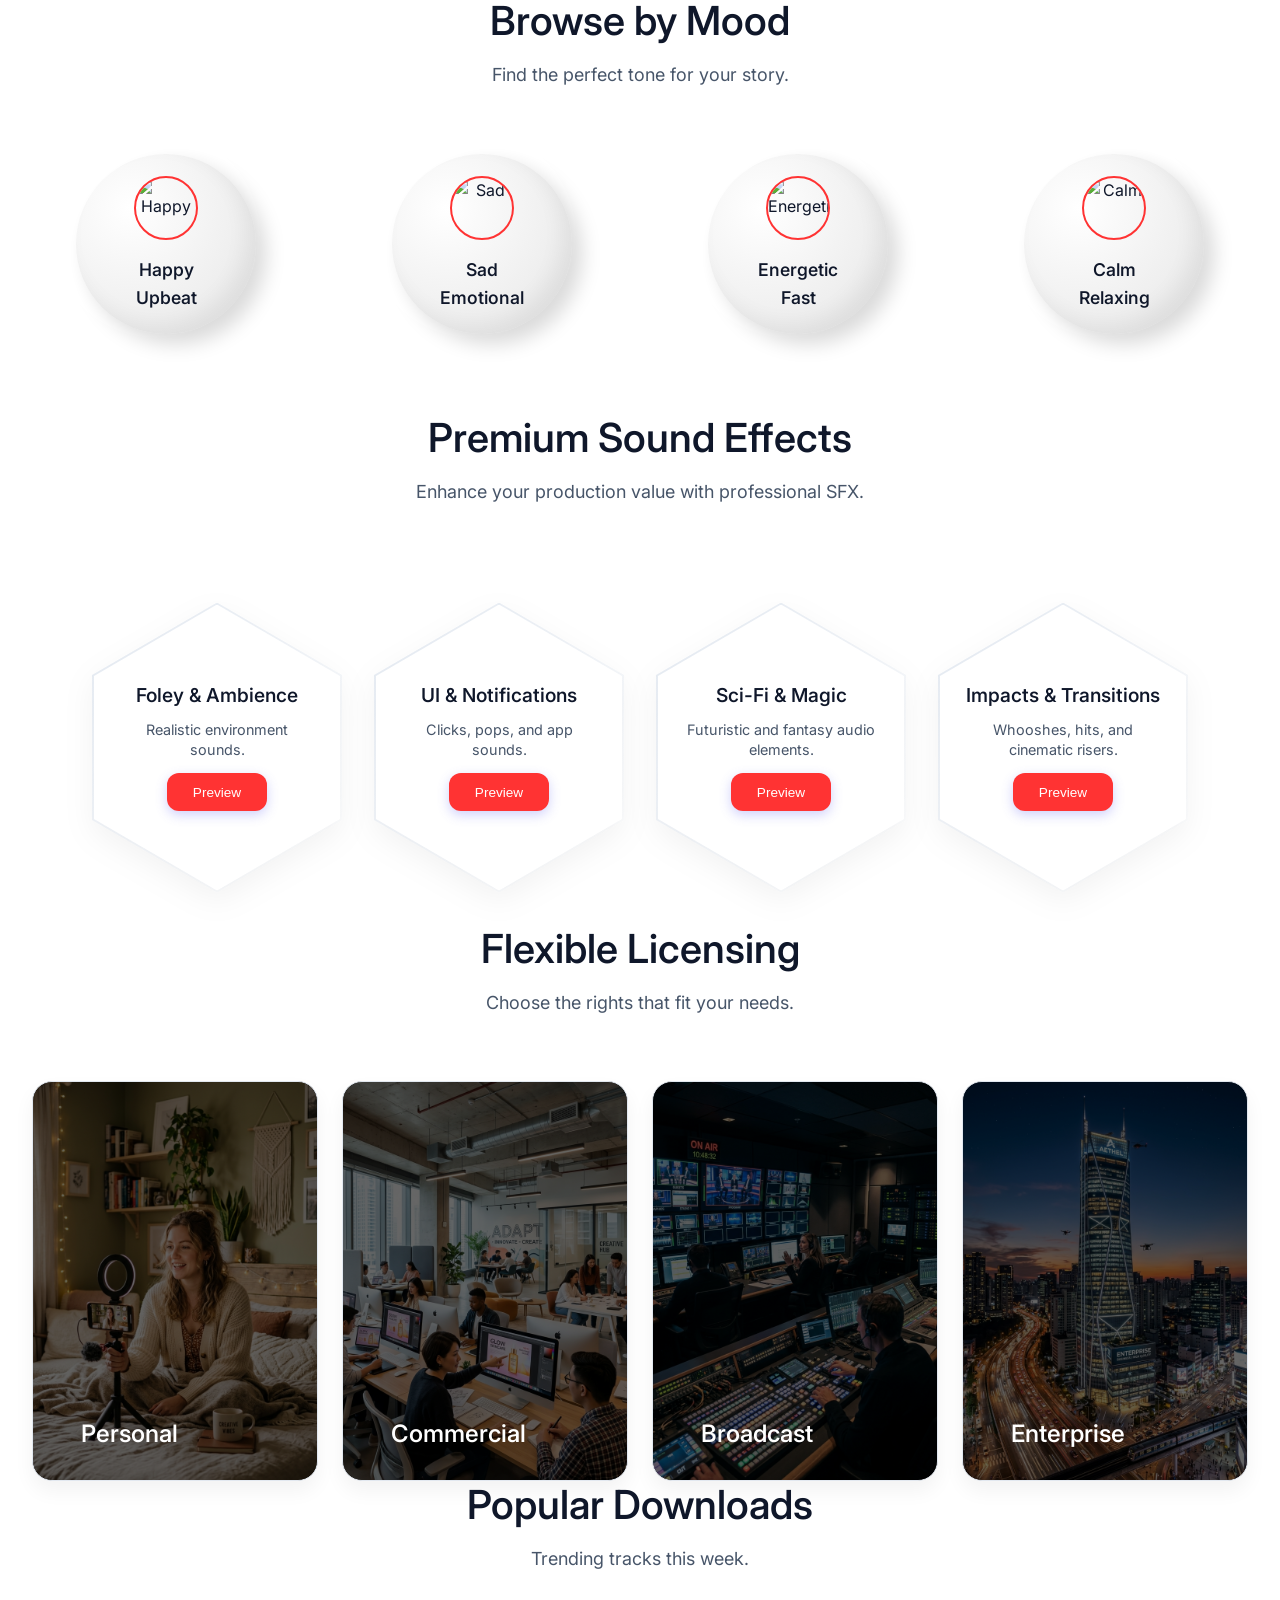
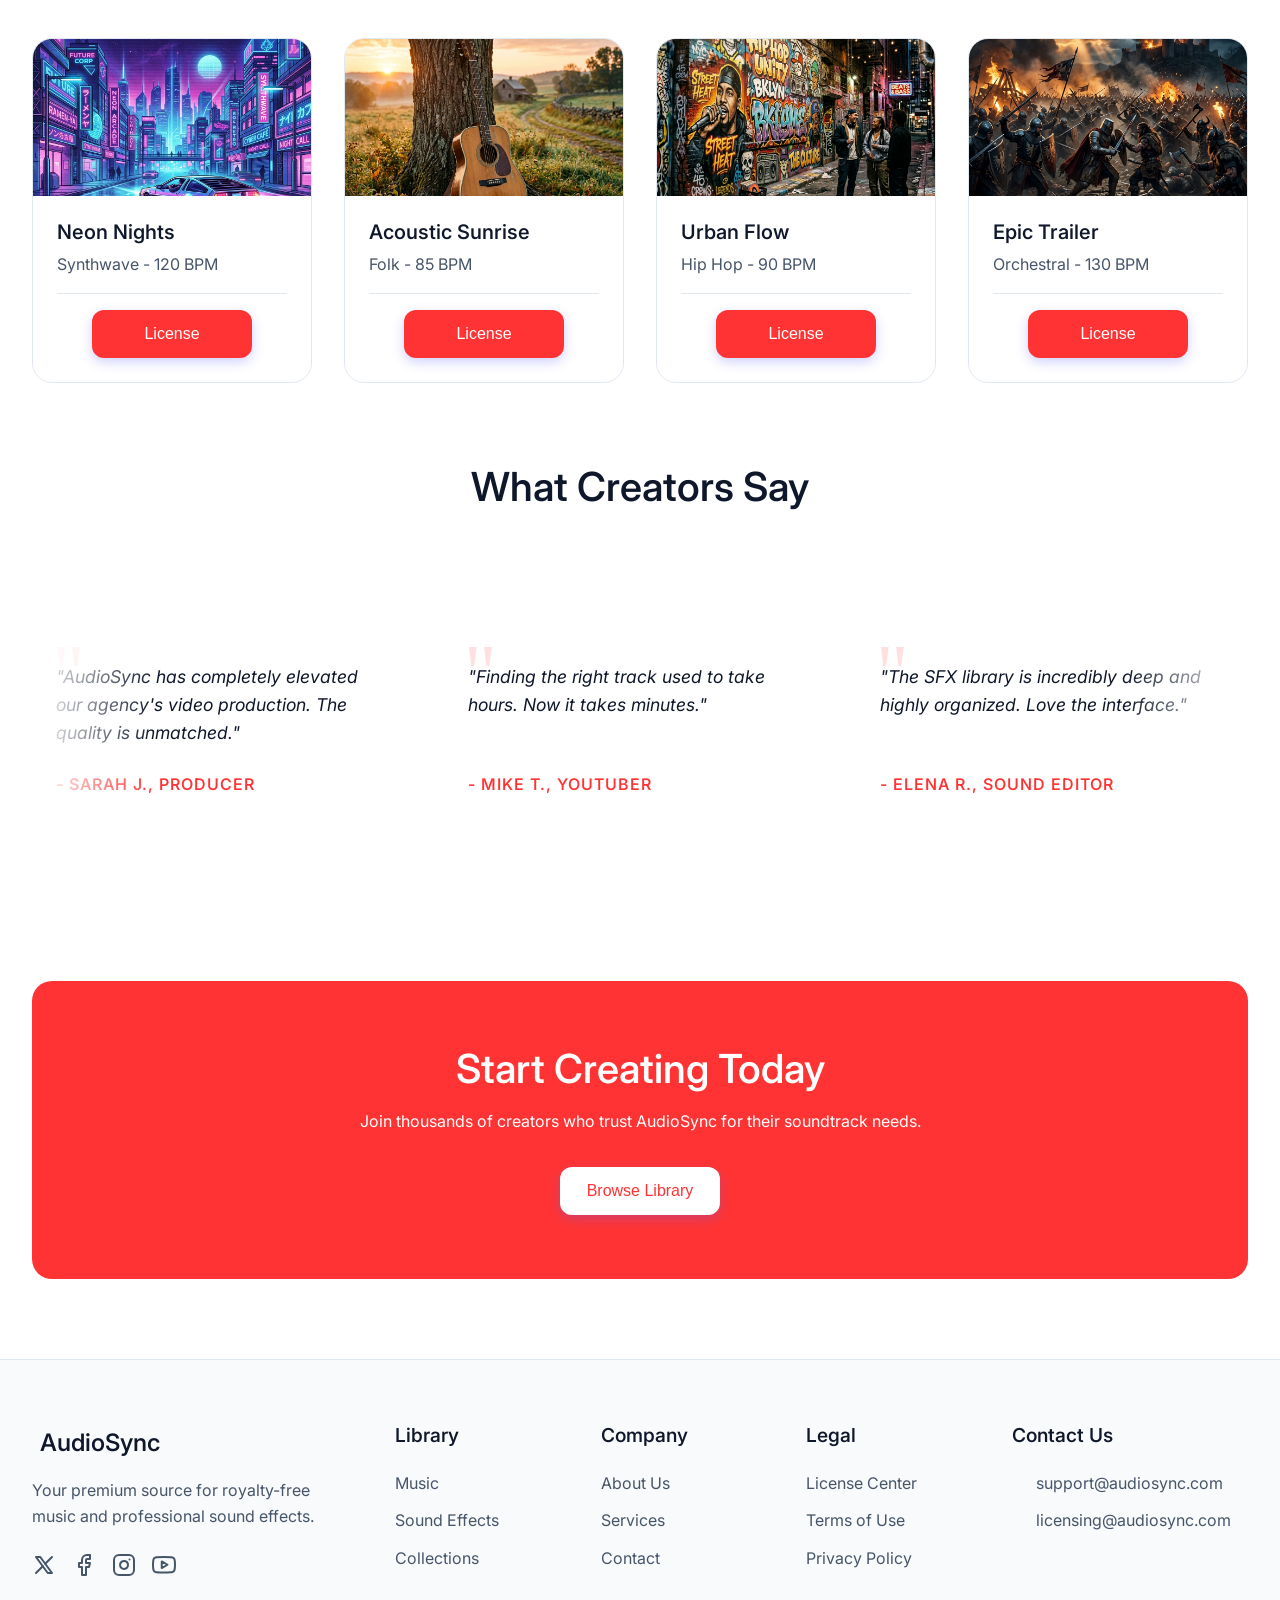
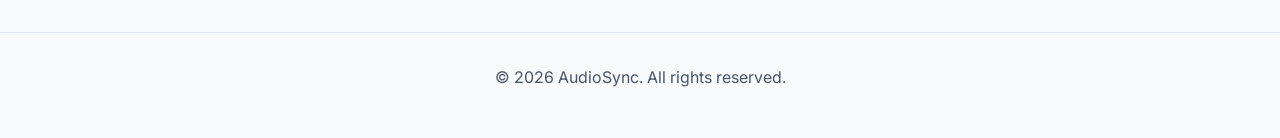
==== commit 86d1e378: "first commit" ====
--- a/index.html
+++ b/index.html
@@ -4,6 +4,7 @@
   <meta charset="UTF-8">
   <meta name="viewport" content="width=device-width, initial-scale=1.0">
   <title>Stock Music & Sound Effects | Premium Audio Licensing</title>
+  <link rel="icon" type="image/svg+xml" href="data:image/svg+xml,<svg xmlns='http://www.w3.org/2000/svg' width='24' height='24' viewBox='0 0 24 24' fill='none' stroke='%231a202c' stroke-width='2' stroke-linecap='round' stroke-linejoin='round'><path d='M9 18V5l12-2v13'/><circle cx='6' cy='18' r='3'/><circle cx='18' cy='16' r='3'/></svg>">
   <meta name="description" content="Discover, preview, and license royalty-free music tracks and sound effects for your creative projects.">
   <link rel="stylesheet" href="assets/css/style.css">
   <script src="https://unpkg.com/lucide@latest"></script>
@@ -20,16 +21,10 @@
         <i data-lucide="music-4" class="accent"></i> AudioSync
       </a>
       
-      <!-- Hamburger Menu for Mobile -->
-      <button class="hamburger">
-        <span></span>
-        <span></span>
-        <span></span>
-      </button>
-
-      <ul class="nav-links">
+      <div class="nav-menu">
+        <ul class="nav-links">
         <li class="nav-dropdown">
-          <a href="#" class="nav-link dropdown-toggle">Home <i data-lucide="chevron-down"></i></a>
+          <a href="#" class="nav-link dropdown-toggle active">Home <i data-lucide="chevron-down"></i></a>
           <ul class="dropdown-menu">
             <li><a href="index.html" class="nav-link active">Home 1</a></li>
             <li><a href="home-2.html" class="nav-link">Home 2</a></li>
@@ -43,8 +38,7 @@
         <li><a href="contact.html" class="nav-link">Contact</a></li>
         <li><a href="dashboard.html" class="nav-link">Dashboard</a></li>
       </ul>
-
-      <div class="nav-actions">
+        <div class="nav-actions">
         <button class="icon-btn theme-toggle" title="Toggle Dark Mode">
           <i data-lucide="moon"></i>
         </button>
@@ -53,6 +47,13 @@
         </button>
         <a href="login.html" class="btn btn-primary btn-sm">Login</a>
       </div>
+      </div>
+      <!-- Hamburger Menu for Mobile -->
+      <button class="hamburger">
+        <span></span>
+        <span></span>
+        <span></span>
+      </button>
     </div>
   </nav>
 
@@ -90,7 +91,7 @@
       <!-- Card 1 -->
       <div class="card">
         <div class="card-img-wrapper">
-          <img src="https://images.unsplash.com/photo-1511671782779-c97d3d27a1d4?w=400&q=80&auto=format&fit=crop" alt="Cinematic Score">
+          <img src="assets/images/cinematic_scores.png" alt="Cinematic Score">
         </div>
         <h3 class="card-title">Cinematic Scores</h3>
         <div class="card-body">
@@ -103,7 +104,7 @@
       <!-- Card 2 -->
       <div class="card">
         <div class="card-img-wrapper">
-          <img src="https://images.unsplash.com/photo-1493225457124-a1a2a5956093?w=400&q=80&auto=format&fit=crop" alt="Corporate Pop">
+          <img src="assets/images/corporate_pop.png" alt="Corporate Pop">
         </div>
         <h3 class="card-title">Corporate Pop</h3>
         <div class="card-body">
@@ -116,7 +117,7 @@
       <!-- Card 3 -->
       <div class="card">
         <div class="card-img-wrapper">
-          <img src="https://images.unsplash.com/photo-1470225620780-dba8ba36b745?w=400&q=80&auto=format&fit=crop" alt="Electronic Dance">
+          <img src="assets/images/electronic_dance.png" alt="Electronic Dance">
         </div>
         <h3 class="card-title">Electronic Dance</h3>
         <div class="card-body">
@@ -129,7 +130,7 @@
       <!-- Card 4 -->
       <div class="card">
         <div class="card-img-wrapper">
-          <img src="https://images.unsplash.com/photo-1516280440502-85f543632281?w=400&q=80&auto=format&fit=crop" alt="Lo-Fi Chill">
+          <img src="assets/images/lo_fi_chill.png" alt="Lo-Fi Chill">
         </div>
         <h3 class="card-title">Lo-Fi Chill</h3>
         <div class="card-body">
@@ -143,16 +144,36 @@
   </section>
 
   <!-- 3. Browse by Mood -->
-  <section class="container fade-in" style="background-color: var(--bg-secondary); padding: 5rem 2rem; border-radius: var(--border-radius-lg);">
+  <section class="container fade-in" style="padding: 5rem 2rem; ">
     <div class="section-header">
       <h2 class="section-title">Browse by Mood</h2>
       <p class="section-subtitle">Find the perfect tone for your story.</p>
     </div>
-    <div class="grid-4">
-      <div class="card"><h3 class="card-title" style="text-align: center;"><i data-lucide="sun"></i><br>Happy & Upbeat</h3></div>
-      <div class="card"><h3 class="card-title" style="text-align: center;"><i data-lucide="cloud-rain"></i><br>Sad & Emotional</h3></div>
-      <div class="card"><h3 class="card-title" style="text-align: center;"><i data-lucide="zap"></i><br>Energetic & Fast</h3></div>
-      <div class="card"><h3 class="card-title" style="text-align: center;"><i data-lucide="moon"></i><br>Calm & Relaxing</h3></div>
+    <div class="grid-4" style="gap: 3rem; justify-items: center;">
+      <div class="mood-sphere">
+        <div class="sphere-content">
+          <img src="https://images.unsplash.com/photo-1541178735493-479c1a27ed24?w=100&h=100&fit=crop" alt="Happy">
+          <span>Happy<br>Upbeat</span>
+        </div>
+      </div>
+      <div class="mood-sphere">
+        <div class="sphere-content">
+          <img src="https://images.unsplash.com/photo-1518609878373-06d740f60d8b?w=100&h=100&fit=crop" alt="Sad">
+          <span>Sad<br>Emotional</span>
+        </div>
+      </div>
+      <div class="mood-sphere">
+        <div class="sphere-content">
+          <img src="https://images.unsplash.com/photo-1514525253161-7a46d19cd819?w=100&h=100&fit=crop" alt="Energetic">
+          <span>Energetic<br>Fast</span>
+        </div>
+      </div>
+      <div class="mood-sphere">
+        <div class="sphere-content">
+          <img src="https://images.unsplash.com/photo-1507525428034-b723cf961d3e?w=100&h=100&fit=crop" alt="Calm">
+          <span>Calm<br>Relaxing</span>
+        </div>
+      </div>
     </div>
   </section>
 
@@ -162,26 +183,50 @@
       <h2 class="section-title">Premium Sound Effects</h2>
       <p class="section-subtitle">Enhance your production value with professional SFX.</p>
     </div>
-    <div class="grid-4">
-      <div class="card">
-        <h3 class="card-title">Foley & Ambience</h3>
-        <div class="card-body"><p>Realistic environment sounds.</p></div>
-        <div class="card-footer"><button class="btn btn-secondary">Preview</button></div>
-      </div>
-      <div class="card">
-        <h3 class="card-title">UI & Notifications</h3>
-        <div class="card-body"><p>Clicks, pops, and app sounds.</p></div>
-        <div class="card-footer"><button class="btn btn-secondary">Preview</button></div>
-      </div>
-      <div class="card">
-        <h3 class="card-title">Sci-Fi & Magic</h3>
-        <div class="card-body"><p>Futuristic and fantasy audio elements.</p></div>
-        <div class="card-footer"><button class="btn btn-secondary">Preview</button></div>
-      </div>
-      <div class="card">
-        <h3 class="card-title">Impacts & Transitions</h3>
-        <div class="card-body"><p>Whooshes, hits, and cinematic risers.</p></div>
-        <div class="card-footer"><button class="btn btn-secondary">Preview</button></div>
+    <div class="sfx-hex-grid">
+      <div class="sfx-hex-wrapper">
+        <div class="sfx-hex">
+          <div class="sfx-hex-bg">
+            <div class="sfx-hex-content">
+              <h3>Foley & Ambience</h3>
+              <p>Realistic environment sounds.</p>
+              <button class="btn btn-secondary btn-sm">Preview</button>
+            </div>
+          </div>
+        </div>
+      </div>
+      <div class="sfx-hex-wrapper">
+        <div class="sfx-hex">
+          <div class="sfx-hex-bg">
+            <div class="sfx-hex-content">
+              <h3>UI & Notifications</h3>
+              <p>Clicks, pops, and app sounds.</p>
+              <button class="btn btn-secondary btn-sm">Preview</button>
+            </div>
+          </div>
+        </div>
+      </div>
+      <div class="sfx-hex-wrapper">
+        <div class="sfx-hex">
+          <div class="sfx-hex-bg">
+            <div class="sfx-hex-content">
+              <h3>Sci-Fi & Magic</h3>
+              <p>Futuristic and fantasy audio elements.</p>
+              <button class="btn btn-secondary btn-sm">Preview</button>
+            </div>
+          </div>
+        </div>
+      </div>
+      <div class="sfx-hex-wrapper">
+        <div class="sfx-hex">
+          <div class="sfx-hex-bg">
+            <div class="sfx-hex-content">
+              <h3>Impacts & Transitions</h3>
+              <p>Whooshes, hits, and cinematic risers.</p>
+              <button class="btn btn-secondary btn-sm">Preview</button>
+            </div>
+          </div>
+        </div>
       </div>
     </div>
   </section>
@@ -192,22 +237,46 @@
       <h2 class="section-title">Flexible Licensing</h2>
       <p class="section-subtitle">Choose the rights that fit your needs.</p>
     </div>
-    <div class="grid-4">
-      <div class="card">
-        <h3 class="card-title">Personal Use</h3>
-        <div class="card-body"><p>Perfect for personal vlogs and non-monetized content.</p></div>
-      </div>
-      <div class="card">
-        <h3 class="card-title">Commercial</h3>
-        <div class="card-body"><p>For digital ads, client work, and monetized videos.</p></div>
-      </div>
-      <div class="card">
-        <h3 class="card-title">Broadcast</h3>
-        <div class="card-body"><p>Full clearance for TV, radio, and theatrical release.</p></div>
-      </div>
-      <div class="card">
-        <h3 class="card-title">Enterprise</h3>
-        <div class="card-body"><p>Custom solutions for large agencies and platforms.</p></div>
+    <div class="license-accordion">
+      <div class="license-panel">
+        <img src="assets/images/personal_license.png" alt="Personal" class="license-panel-bg">
+        <div class="license-content">
+          <h3 class="license-title"><i data-lucide="user"></i> Personal</h3>
+          <div class="license-details">
+            <p>Perfect for personal vlogs and non-monetized content.</p>
+            <button class="btn btn-secondary btn-sm">Select</button>
+          </div>
+        </div>
+      </div>
+      <div class="license-panel">
+        <img src="assets/images/commercial_license.png" alt="Commercial" class="license-panel-bg">
+        <div class="license-content">
+          <h3 class="license-title"><i data-lucide="briefcase"></i> Commercial</h3>
+          <div class="license-details">
+            <p>For digital ads, client work, and monetized videos.</p>
+            <button class="btn btn-secondary btn-sm">Select</button>
+          </div>
+        </div>
+      </div>
+      <div class="license-panel">
+        <img src="assets/images/broadcast_license.png" alt="Broadcast" class="license-panel-bg">
+        <div class="license-content">
+          <h3 class="license-title"><i data-lucide="radio"></i> Broadcast</h3>
+          <div class="license-details">
+            <p>Full clearance for TV, radio, and theatrical release.</p>
+            <button class="btn btn-secondary btn-sm">Select</button>
+          </div>
+        </div>
+      </div>
+      <div class="license-panel">
+        <img src="assets/images/enterprise_license.png" alt="Enterprise" class="license-panel-bg">
+        <div class="license-content">
+          <h3 class="license-title"><i data-lucide="globe"></i> Enterprise</h3>
+          <div class="license-details">
+            <p>Custom solutions for large agencies and platforms.</p>
+            <button class="btn btn-secondary btn-sm">Select</button>
+          </div>
+        </div>
       </div>
     </div>
   </section>
@@ -220,21 +289,33 @@
     </div>
     <div class="grid-4">
       <div class="card">
+        <div class="card-img-wrapper">
+          <img src="assets/images/neon_nights.png" alt="Neon Nights">
+        </div>
         <h3 class="card-title">Neon Nights</h3>
         <div class="card-body"><p>Synthwave - 120 BPM</p></div>
         <div class="card-footer"><button class="btn btn-primary">License</button></div>
       </div>
       <div class="card">
+        <div class="card-img-wrapper">
+          <img src="assets/images/acoustic_sunrise.png" alt="Acoustic Sunrise">
+        </div>
         <h3 class="card-title">Acoustic Sunrise</h3>
         <div class="card-body"><p>Folk - 85 BPM</p></div>
         <div class="card-footer"><button class="btn btn-primary">License</button></div>
       </div>
       <div class="card">
+        <div class="card-img-wrapper">
+          <img src="assets/images/urban_flow.png" alt="Urban Flow">
+        </div>
         <h3 class="card-title">Urban Flow</h3>
         <div class="card-body"><p>Hip Hop - 90 BPM</p></div>
         <div class="card-footer"><button class="btn btn-primary">License</button></div>
       </div>
       <div class="card">
+        <div class="card-img-wrapper">
+          <img src="assets/images/epic_trailer.png" alt="Epic Trailer">
+        </div>
         <h3 class="card-title">Epic Trailer</h3>
         <div class="card-body"><p>Orchestral - 130 BPM</p></div>
         <div class="card-footer"><button class="btn btn-primary">License</button></div>
@@ -243,26 +324,46 @@
   </section>
 
   <!-- 7. Customer Testimonials -->
-  <section class="container fade-in" style="background-color: var(--bg-secondary); padding: 5rem 2rem; border-radius: var(--border-radius-lg);">
+  <section class="container fade-in" style="padding: 5rem 2rem; ">
     <div class="section-header">
       <h2 class="section-title">What Creators Say</h2>
     </div>
-    <div class="grid-4">
-      <div class="card">
-        <p class="card-body">"AudioSync has completely elevated our agency's video production. The quality is unmatched."</p>
-        <h3 class="card-title" style="font-size: 1rem;">- Sarah J., Producer</h3>
-      </div>
-      <div class="card">
-        <p class="card-body">"Finding the right track used to take hours. Now it takes minutes."</p>
-        <h3 class="card-title" style="font-size: 1rem;">- Mike T., YouTuber</h3>
-      </div>
-      <div class="card">
-        <p class="card-body">"The SFX library is incredibly deep and highly organized. Love the interface."</p>
-        <h3 class="card-title" style="font-size: 1rem;">- Elena R., Sound Editor</h3>
-      </div>
-      <div class="card">
-        <p class="card-body">"Simple licensing terms make legal clearance a breeze."</p>
-        <h3 class="card-title" style="font-size: 1rem;">- David K., Filmmaker</h3>
+    <div class="testimonial-marquee">
+      <div class="marquee-track">
+        <!-- First Set -->
+        <div class="testimonial-bubble">
+          <p class="testimonial-text">"AudioSync has completely elevated our agency's video production. The quality is unmatched."</p>
+          <p class="testimonial-author">- Sarah J., Producer</p>
+        </div>
+        <div class="testimonial-bubble">
+          <p class="testimonial-text">"Finding the right track used to take hours. Now it takes minutes."</p>
+          <p class="testimonial-author">- Mike T., YouTuber</p>
+        </div>
+        <div class="testimonial-bubble">
+          <p class="testimonial-text">"The SFX library is incredibly deep and highly organized. Love the interface."</p>
+          <p class="testimonial-author">- Elena R., Sound Editor</p>
+        </div>
+        <div class="testimonial-bubble">
+          <p class="testimonial-text">"Simple licensing terms make legal clearance a breeze."</p>
+          <p class="testimonial-author">- David K., Filmmaker</p>
+        </div>
+        <!-- Duplicated Set for Infinite Scroll -->
+        <div class="testimonial-bubble" aria-hidden="true">
+          <p class="testimonial-text">"AudioSync has completely elevated our agency's video production. The quality is unmatched."</p>
+          <p class="testimonial-author">- Sarah J., Producer</p>
+        </div>
+        <div class="testimonial-bubble" aria-hidden="true">
+          <p class="testimonial-text">"Finding the right track used to take hours. Now it takes minutes."</p>
+          <p class="testimonial-author">- Mike T., YouTuber</p>
+        </div>
+        <div class="testimonial-bubble" aria-hidden="true">
+          <p class="testimonial-text">"The SFX library is incredibly deep and highly organized. Love the interface."</p>
+          <p class="testimonial-author">- Elena R., Sound Editor</p>
+        </div>
+        <div class="testimonial-bubble" aria-hidden="true">
+          <p class="testimonial-text">"Simple licensing terms make legal clearance a breeze."</p>
+          <p class="testimonial-author">- David K., Filmmaker</p>
+        </div>
       </div>
     </div>
   </section>
@@ -284,6 +385,12 @@
           <i data-lucide="music-4"></i> AudioSync
         </a>
         <p>Your premium source for royalty-free music and professional sound effects.</p>
+        <div style="display: flex; gap: 1rem; margin-top: 1.5rem;">
+          <a href="#" class="social-icon"><svg xmlns="http://www.w3.org/2000/svg" width="24" height="24" viewBox="0 0 24 24" fill="none" stroke="currentColor" stroke-width="2" stroke-linecap="round" stroke-linejoin="round"><path d="M4 4l11.733 16h4.267l-11.733 -16z"/><path d="M4 20l6.768 -6.768m2.46 -2.46l6.772 -6.772"/></svg></a>
+          <a href="#" class="social-icon"><svg xmlns="http://www.w3.org/2000/svg" width="24" height="24" viewBox="0 0 24 24" fill="none" stroke="currentColor" stroke-width="2" stroke-linecap="round" stroke-linejoin="round"><path d="M18 2h-3a5 5 0 0 0-5 5v3H7v4h3v8h4v-8h3l1-4h-4V7a1 1 0 0 1 1-1h3z"/></svg></a>
+          <a href="#" class="social-icon"><svg xmlns="http://www.w3.org/2000/svg" width="24" height="24" viewBox="0 0 24 24" fill="none" stroke="currentColor" stroke-width="2" stroke-linecap="round" stroke-linejoin="round"><rect width="20" height="20" x="2" y="2" rx="5" ry="5"/><path d="M16 11.37A4 4 0 1 1 12.63 8 4 4 0 0 1 16 11.37z"/><line x1="17.5" x2="17.51" y1="6.5" y2="6.5"/></svg></a>
+          <a href="#" class="social-icon"><svg xmlns="http://www.w3.org/2000/svg" width="24" height="24" viewBox="0 0 24 24" fill="none" stroke="currentColor" stroke-width="2" stroke-linecap="round" stroke-linejoin="round"><path d="M22.54 6.42a2.78 2.78 0 0 0-1.94-2C18.88 4 12 4 12 4s-6.88 0-8.6.46a2.78 2.78 0 0 0-1.94 2A29 29 0 0 0 1 11.75a29 29 0 0 0 .46 5.33 2.78 2.78 0 0 0 1.94 2c1.72.46 8.6.46 8.6.46s6.88 0 8.6-.46a2.78 2.78 0 0 0 1.94-2 29 29 0 0 0 .46-5.33 29 29 0 0 0-.46-5.33z"/><polygon points="9.75 15.02 15.5 11.75 9.75 8.48 9.75 15.02"/></svg></a>
+        </div>
       </div>
       <div>
         <h3 class="footer-title">Library</h3>
@@ -309,6 +416,13 @@
           <li><a href="#">Privacy Policy</a></li>
         </ul>
       </div>
+      <div>
+        <h3 class="footer-title">Contact Us</h3>
+        <ul class="footer-links">
+          <li><a href="mailto:support@audiosync.com" style="display: flex; align-items: center; gap: 0.5rem;"><i data-lucide="mail" style="width: 16px; height: 16px;"></i> support@audiosync.com</a></li>
+          <li><a href="mailto:licensing@audiosync.com" style="display: flex; align-items: center; gap: 0.5rem;"><i data-lucide="mail" style="width: 16px; height: 16px;"></i> licensing@audiosync.com</a></li>
+        </ul>
+      </div>
     </div>
     <div class="container footer-bottom">
       <p>&copy; 2026 AudioSync. All rights reserved.</p>
@@ -319,5 +433,15 @@
   <script>
     lucide.createIcons();
   </script>
+<script src="assets/js/button-functionality.js"></script>
 </body>
 </html>
+
+
+
+
+
+
+
+
+
--- a/assets/css/style.css
+++ b/assets/css/style.css
@@ -4,26 +4,27 @@
 @import url('https://fonts.googleapis.com/css2?family=Inter:wght@400;500;600&display=swap');
 
 :root {
-  /* Light Theme Variables */
+  /* Default Theme (Bright with Red Accents) */
   --bg-primary: #ffffff;
   --bg-secondary: #f8fafc;
   --bg-card: #ffffff;
   --text-primary: #0f172a;
   --text-secondary: #475569;
-  --accent-color: #6366f1; /* Premium Indigo */
-  --accent-hover: #4f46e5;
+  --accent-color: #ff3333;
+  /* Vibrant Red */
+  --accent-hover: #cc0000;
   --border-color: #e2e8f0;
   --glass-bg: rgba(255, 255, 255, 0.75);
-  --glass-border: rgba(255, 255, 255, 0.3);
+  --glass-border: rgba(255, 51, 51, 0.2);
   --shadow-sm: 0 1px 2px 0 rgba(0, 0, 0, 0.05);
   --shadow-md: 0 4px 6px -1px rgba(0, 0, 0, 0.1), 0 2px 4px -1px rgba(0, 0, 0, 0.06);
   --shadow-lg: 0 10px 15px -3px rgba(0, 0, 0, 0.1), 0 4px 6px -2px rgba(0, 0, 0, 0.05);
-  --shadow-hover: 0 20px 25px -5px rgba(0, 0, 0, 0.1), 0 10px 10px -5px rgba(0, 0, 0, 0.04);
-  
+  --shadow-hover: 0 20px 25px -5px rgba(255, 51, 51, 0.15), 0 10px 10px -5px rgba(255, 51, 51, 0.1);
+
   --transition-fast: 0.2s ease;
   --transition-normal: 0.3s ease;
   --transition-slow: 0.5s ease;
-  
+
   --font-main: 'Inter', sans-serif;
   --border-radius-sm: 6px;
   --border-radius-md: 12px;
@@ -31,21 +32,21 @@
 }
 
 [data-theme="dark"] {
-  /* Dark Theme Variables */
-  --bg-primary: #020617;
-  --bg-secondary: #0f172a;
-  --bg-card: #1e293b;
-  --text-primary: #f8fafc;
-  --text-secondary: #94a3b8;
-  --accent-color: #818cf8;
-  --accent-hover: #6366f1;
-  --border-color: #334155;
-  --glass-bg: rgba(15, 23, 42, 0.75);
-  --glass-border: rgba(255, 255, 255, 0.05);
-  --shadow-sm: 0 1px 2px 0 rgba(0, 0, 0, 0.3);
-  --shadow-md: 0 4px 6px -1px rgba(0, 0, 0, 0.4);
-  --shadow-lg: 0 10px 15px -3px rgba(0, 0, 0, 0.5);
-  --shadow-hover: 0 20px 25px -5px rgba(0, 0, 0, 0.6);
+  /* Dark Theme Variables (True Black) */
+  --bg-primary: #000000;
+  --bg-secondary: #0a0a0a;
+  --bg-card: #111111;
+  --text-primary: #ffffff;
+  --text-secondary: #888888;
+  --accent-color: #ff1a1a;
+  --accent-hover: #e60000;
+  --border-color: #1f1f1f;
+  --glass-bg: rgba(17, 17, 17, 0.85);
+  --glass-border: rgba(255, 26, 26, 0.2);
+  --shadow-sm: 0 1px 2px 0 rgba(0, 0, 0, 0.8);
+  --shadow-md: 0 4px 6px -1px rgba(0, 0, 0, 0.9);
+  --shadow-lg: 0 10px 15px -3px rgba(0, 0, 0, 0.9);
+  --shadow-hover: 0 20px 25px -5px rgba(255, 26, 26, 0.25);
 }
 
 * {
@@ -67,14 +68,21 @@
   overflow-x: hidden;
 }
 
-h1, h2, h3, h4, h5, h6 {
-  font-weight: 590; /* As requested 500-590 */
+h1,
+h2,
+h3,
+h4,
+h5,
+h6 {
+  font-weight: 550;
+  /* As requested 500-590 */
   line-height: 1.2;
   margin-bottom: 1rem;
 }
 
 p {
-  font-weight: 400; /* As requested 400-550 */
+  font-weight: 400;
+  /* As requested 400-550 */
   color: var(--text-secondary);
   margin-bottom: 1rem;
 }
@@ -131,13 +139,16 @@
    ========================================================================== */
 .container {
   width: 100%;
-  max-width: 1440px; /* High-end screens */
+  max-width: 1440px;
+  /* High-end screens */
   margin: 0 auto;
   padding: 0 2rem;
 }
 
 section {
   padding: 5rem 0;
+  margin-bottom: 4rem;
+  /* Gap between sections */
 }
 
 .section-header {
@@ -167,10 +178,15 @@
 
 /* Responsive Grid */
 @media (max-width: 1200px) {
-  .grid-4 { grid-template-columns: repeat(2, 1fr); }
-}
-@media (max-width: 768px) {
-  .grid-4 { grid-template-columns: 1fr; }
+  .grid-4 {
+    grid-template-columns: repeat(2, 1fr);
+  }
+}
+
+@media (max-width: 767px) {
+  .grid-4 {
+    grid-template-columns: 1fr;
+  }
 }
 
 /* ==========================================================================
@@ -204,18 +220,27 @@
 
 .brand {
   font-size: 1.5rem;
-  font-weight: 600;
+  font-weight: 550;
   display: flex;
   align-items: center;
   gap: 0.5rem;
   color: var(--text-primary);
 }
 
+.nav-menu {
+  display: flex;
+  align-items: center;
+  flex: 1;
+  justify-content: space-between;
+}
+
 .nav-links {
   display: flex;
   align-items: center;
-  justify-content: center; /* Centering */
-  flex: 1; /* Take up available space */
+  justify-content: center;
+  /* Centering */
+  flex: 1;
+  /* Take up available space */
   gap: 1.5rem;
 }
 
@@ -241,7 +266,13 @@
   transition: width var(--transition-normal);
 }
 
-.nav-link:hover::after, .nav-link.active::after {
+.nav-link:hover,
+.nav-link.active {
+  color: var(--accent-color);
+}
+
+.nav-link:hover::after,
+.nav-link.active::after {
   width: 100%;
 }
 
@@ -322,8 +353,10 @@
   transition: all var(--transition-normal);
   border: none;
   font-size: 1rem;
-  height: 48px; /* Consistent Height */
-  min-width: 160px; /* Consistent Width */
+  height: 48px;
+  /* Consistent Height */
+  min-width: 160px;
+  /* Consistent Width */
   position: relative;
   overflow: hidden;
 }
@@ -335,27 +368,33 @@
   font-size: 0.9rem;
 }
 
-.btn-primary {
+.btn-primary,
+.btn-secondary,
+.btn {
   background-color: var(--accent-color);
   color: white;
   box-shadow: 0 4px 12px rgba(99, 102, 241, 0.3);
-}
-
-.btn-primary:hover {
+  border: none;
+}
+
+.btn-primary:hover,
+.btn-secondary:hover,
+.btn:hover {
   background-color: var(--accent-hover);
   transform: translateY(-2px);
   box-shadow: 0 6px 16px rgba(99, 102, 241, 0.4);
   color: white;
 }
 
-.btn-secondary {
-  background-color: var(--bg-secondary);
-  color: var(--text-primary);
-  border: 1px solid var(--border-color);
-}
-
-.btn-secondary:hover {
-  background-color: var(--border-color);
+.btn-alt {
+  background-color: var(--bg-secondary) !important;
+  color: var(--text-primary) !important;
+  border: 1px solid var(--border-color) !important;
+  box-shadow: none !important;
+}
+
+.btn-alt:hover {
+  background-color: var(--border-color) !important;
   transform: translateY(-2px);
 }
 
@@ -367,6 +406,7 @@
   animation: ripple-anim 600ms linear;
   background-color: rgba(255, 255, 255, 0.4);
 }
+
 @keyframes ripple-anim {
   to {
     transform: scale(4);
@@ -398,8 +438,8 @@
   .hamburger {
     display: flex;
   }
-  
-  .nav-links {
+
+  .nav-menu {
     position: fixed;
     top: 0;
     left: 0;
@@ -407,29 +447,57 @@
     height: 100vh;
     background: var(--bg-primary);
     flex-direction: column;
-    justify-content: center;
+    justify-content: flex-start;
+    align-items: center;
+    gap: 0.5rem;
+    padding-top: 90px;
+    padding-bottom: 2rem;
+    overflow-y: auto;
     transform: translateX(100%);
     transition: transform var(--transition-normal);
     z-index: 999;
   }
-  
-  [dir="rtl"] .nav-links {
+
+  .nav-actions {
+    display: grid;
+    grid-template-columns: auto auto;
+    gap: 1rem;
+    justify-content: center;
+  }
+
+  .nav-actions .btn {
+    grid-column: span 2;
+  }
+
+  .nav-links {
+    flex-direction: column;
+    gap: 0.5rem;
+    flex: none;
+  }
+
+  [dir="rtl"] .nav-menu {
     transform: translateX(-100%);
   }
 
-  .nav-links.active {
+  .nav-menu.active {
     transform: translateX(0) !important;
   }
 
   .hamburger.active span:nth-child(1) {
     transform: translateY(7px) rotate(45deg);
   }
+
   .hamburger.active span:nth-child(2) {
     opacity: 0;
   }
+
   .hamburger.active span:nth-child(3) {
     transform: translateY(-7px) rotate(-45deg);
   }
+
+
+
+
 }
 
 /* Cards */
@@ -441,18 +509,20 @@
   transition: transform var(--transition-normal), box-shadow var(--transition-normal);
   display: flex;
   flex-direction: column;
-  height: 100%; /* Equal Height */
+  height: 100%;
+  /* Equal Height */
+  overflow: hidden;
 }
 
 .card:hover {
-  transform: translateY(-8px); /* Hover Lift */
+  transform: translateY(-8px);
+  /* Hover Lift */
   box-shadow: var(--shadow-hover);
 }
 
 .card-img-wrapper {
-  border-radius: var(--border-radius-md);
+  margin: -1.5rem -1.5rem 1.5rem -1.5rem;
   overflow: hidden;
-  margin-bottom: 1.5rem;
   position: relative;
   aspect-ratio: 16/9;
 }
@@ -465,7 +535,8 @@
 }
 
 .card:hover .card-img-wrapper img {
-  transform: scale(1.05); /* Zoom animation */
+  transform: scale(1.05);
+  /* Zoom animation */
 }
 
 .card-title {
@@ -474,16 +545,405 @@
 }
 
 .card-body {
-  flex-grow: 1; /* Pushes footer to bottom */
+  flex-grow: 1;
+  /* Pushes footer to bottom */
 }
 
 .card-footer {
   margin-top: auto;
   display: flex;
-  justify-content: space-between;
+  justify-content: center;
   align-items: center;
   padding-top: 1rem;
   border-top: 1px solid var(--border-color);
+}
+
+/* Mood Spheres (3D Floating Orbs) */
+.mood-sphere {
+  width: 180px;
+  height: 180px;
+  border-radius: 50%;
+  display: flex;
+  justify-content: center;
+  align-items: center;
+  text-align: center;
+  background: radial-gradient(circle at 30% 30%, rgba(255, 255, 255, 0.1), rgba(0, 0, 0, 0.1)), var(--bg-card);
+  box-shadow:
+    -10px -10px 20px rgba(255, 255, 255, 0.05),
+    10px 10px 20px rgba(0, 0, 0, 0.15),
+    inset -10px -10px 20px rgba(0, 0, 0, 0.05),
+    inset 10px 10px 20px rgba(255, 255, 255, 0.1);
+  margin: 0 auto;
+  transition: all 0.5s cubic-bezier(0.2, 0.8, 0.2, 1);
+  cursor: pointer;
+  position: relative;
+  transform-style: preserve-3d;
+}
+
+.mood-sphere:hover {
+  transform: translateY(-15px) scale(1.1) rotateX(15deg) rotateY(15deg);
+  box-shadow:
+    -15px -15px 30px rgba(255, 255, 255, 0.05),
+    15px 25px 30px rgba(0, 0, 0, 0.2),
+    inset -10px -10px 20px rgba(0, 0, 0, 0.1),
+    inset 10px 10px 20px rgba(255, 255, 255, 0.2);
+}
+
+.mood-sphere::before {
+  content: '';
+  position: absolute;
+  top: 50%;
+  left: 50%;
+  width: 80%;
+  height: 80%;
+  background: var(--accent-color);
+  border-radius: 50%;
+  transform: translate(-50%, -50%) translateZ(-30px);
+  filter: blur(20px);
+  opacity: 0;
+  transition: opacity 0.5s ease;
+}
+
+.mood-sphere:hover::before {
+  opacity: 0.6;
+}
+
+.sphere-content {
+  transform: translateZ(30px);
+  display: flex;
+  flex-direction: column;
+  align-items: center;
+  gap: 0.5rem;
+}
+
+.sphere-content img {
+  width: 64px;
+  height: 64px;
+  border-radius: 50%;
+  object-fit: cover;
+  margin-bottom: 0.5rem;
+  border: 2px solid var(--accent-color);
+  transition: transform 0.3s ease;
+}
+
+.sphere-content span {
+  font-weight: 550;
+  font-size: 1.1rem;
+  color: var(--text-primary);
+  transition: color 0.3s ease;
+}
+
+.mood-sphere:hover .sphere-content img {
+  transform: scale(1.15);
+}
+
+.mood-sphere:hover .sphere-content span {
+  color: #000000;
+}
+
+/* Premium Sound Effects (3D Hexagons) */
+.sfx-hex-grid {
+  display: flex;
+  flex-wrap: wrap;
+  justify-content: center;
+  gap: 2rem;
+  padding: 2rem 0;
+}
+
+.sfx-hex-wrapper {
+  filter: drop-shadow(0 10px 15px rgba(0, 0, 0, 0.05));
+  transition: all 0.5s cubic-bezier(0.175, 0.885, 0.32, 1.275);
+  perspective: 1000px;
+}
+
+.sfx-hex {
+  width: 250px;
+  height: 290px;
+  background: linear-gradient(135deg, var(--border-color), rgba(255, 255, 255, 0.1));
+  clip-path: polygon(50% 0%, 100% 25%, 100% 75%, 50% 100%, 0% 75%, 0% 25%);
+  display: flex;
+  justify-content: center;
+  align-items: center;
+  transition: all 0.5s cubic-bezier(0.175, 0.885, 0.32, 1.275);
+  transform-style: preserve-3d;
+}
+
+.sfx-hex-bg {
+  width: 246px;
+  /* slightly smaller for border */
+  height: 286px;
+  background: var(--bg-card);
+  clip-path: polygon(50% 0%, 100% 25%, 100% 75%, 50% 100%, 0% 75%, 0% 25%);
+  display: flex;
+  flex-direction: column;
+  justify-content: center;
+  align-items: center;
+  text-align: center;
+  padding: 1.5rem;
+  transition: all 0.5s ease;
+  position: relative;
+  transform-style: preserve-3d;
+}
+
+.sfx-hex-wrapper:hover {
+  filter: drop-shadow(0 20px 25px rgba(0, 0, 0, 0.15));
+  transform: translateY(-10px);
+}
+
+.sfx-hex-wrapper:hover .sfx-hex {
+  transform: rotateX(15deg) rotateY(-15deg);
+  background: linear-gradient(135deg, var(--accent-color), var(--accent-hover));
+}
+
+.sfx-hex-wrapper:hover .sfx-hex-bg {
+  background: radial-gradient(circle at center, rgba(255, 255, 255, 0.05), var(--bg-card));
+}
+
+.sfx-hex-content {
+  transform: translateZ(40px);
+  /* 3D pop */
+  display: flex;
+  flex-direction: column;
+  align-items: center;
+  gap: 0.8rem;
+  transition: transform 0.5s cubic-bezier(0.175, 0.885, 0.32, 1.275);
+}
+
+.sfx-hex-wrapper:hover .sfx-hex-content {
+  transform: translateZ(60px);
+  /* extra pop on hover */
+}
+
+.sfx-hex-content h3 {
+  font-size: 1.2rem;
+  margin: 0;
+  color: var(--text-primary);
+}
+
+.sfx-hex-content p {
+  font-size: 0.9rem;
+  color: var(--text-secondary);
+  margin: 0;
+  line-height: 1.4;
+}
+
+.sfx-hex-content .btn {
+  padding: 0.5rem 1rem;
+  font-size: 0.85rem;
+}
+
+/* Flexible Licensing 3D Accordion */
+.license-accordion {
+  display: flex;
+  gap: 1.5rem;
+  width: 100%;
+  height: 400px;
+  perspective: 1200px;
+}
+
+@media (max-width: 768px) {
+  .license-accordion {
+    flex-direction: column;
+    height: 800px;
+    margin-bottom: 2rem;
+  }
+  .license-content {
+    align-items: center;
+    text-align: center;
+  }
+  .license-title {
+    justify-content: center;
+  }
+  summary svg.lucide,
+  summary .lucide-chevron-down {
+    flex-shrink: 0 !important;
+    min-width: 24px !important;
+    min-height: 24px !important;
+    width: 24px !important;
+    height: 24px !important;
+  }
+}
+
+.license-panel {
+  flex: 1;
+  position: relative;
+  border-radius: var(--border-radius-lg);
+  background: #000000;
+  border: 1px solid var(--border-color);
+  overflow: hidden;
+  transition: all 0.7s cubic-bezier(0.25, 1, 0.5, 1);
+  cursor: pointer;
+  display: flex;
+  align-items: flex-end;
+  transform-style: preserve-3d;
+  box-shadow: 0 10px 20px rgba(0, 0, 0, 0.05);
+}
+
+.license-panel:hover {
+  flex: 4;
+  transform: translateZ(40px) rotateX(5deg);
+  box-shadow: -15px 25px 50px rgba(0, 0, 0, 0.15);
+  background: linear-gradient(to top, rgba(0, 0, 0, 0.9) 0%, rgba(0, 0, 0, 0) 100%), #000000;
+  border-color: transparent;
+}
+
+.license-panel-bg {
+  position: absolute;
+  top: 0;
+  left: 0;
+  width: 100%;
+  height: 100%;
+  object-fit: cover;
+  transition: all 0.7s cubic-bezier(0.25, 1, 0.5, 1);
+  z-index: 0;
+  opacity: 0.4;
+}
+
+.license-panel:hover .license-panel-bg {
+  opacity: 0.8;
+  transform: scale(1.1);
+}
+
+.license-content {
+  padding: 2rem;
+  width: 100%;
+  min-width: 250px;
+  transform: translateZ(30px);
+  display: flex;
+  flex-direction: column;
+  transition: all 0.7s ease;
+  position: relative;
+  z-index: 1;
+}
+
+.license-title {
+  font-size: 1.5rem;
+  font-weight: 550;
+  margin: 0;
+  white-space: nowrap;
+  transition: all 0.7s ease;
+  color: #ffffff;
+  display: flex;
+  align-items: center;
+  gap: 1rem;
+}
+
+.license-panel:hover .license-title {
+  color: #ffffff;
+}
+
+.license-details {
+  opacity: 0;
+  max-height: 0;
+  transform: translateY(20px);
+  transition: all 0.5s ease;
+  overflow: hidden;
+}
+
+.license-panel:hover .license-details {
+  opacity: 1;
+  max-height: 150px;
+  transform: translateY(0);
+  margin-top: 1rem;
+}
+
+.license-details p {
+  font-size: 1rem;
+  color: rgba(255, 255, 255, 0.85);
+  margin-bottom: 1rem;
+}
+
+/* ==========================================================================
+   Testimonial Marquee (Glassmorphism Bubbles)
+   ========================================================================== */
+.testimonial-marquee {
+  width: 100%;
+  overflow: hidden;
+  position: relative;
+  display: flex;
+  padding: 3rem 0;
+  -webkit-mask-image: linear-gradient(to right, transparent, black 10%, black 90%, transparent);
+  mask-image: linear-gradient(to right, transparent, black 10%, black 90%, transparent);
+}
+
+.marquee-track {
+  display: flex;
+  width: max-content;
+  gap: 2rem;
+  animation: scrollMarquee 35s linear infinite;
+}
+
+.testimonial-marquee:hover .marquee-track {
+  animation-play-state: paused;
+}
+
+.testimonial-bubble {
+  width: 380px;
+  background: transparent;
+  border: none;
+  padding: 2.5rem 1.5rem;
+  box-shadow: none;
+  position: relative;
+  flex-shrink: 0;
+  display: flex;
+  flex-direction: column;
+  justify-content: space-between;
+  transition: transform 0.3s ease;
+}
+
+.testimonial-bubble:hover {
+  transform: translateY(-5px);
+}
+
+.testimonial-bubble::before {
+  content: '"';
+  position: absolute;
+  top: 10px;
+  left: 20px;
+  font-size: 5rem;
+  color: var(--accent-color);
+  opacity: 0.15;
+  font-family: serif;
+  line-height: 1;
+}
+
+.testimonial-text {
+  font-size: 1.1rem;
+  color: var(--text-primary);
+  margin-bottom: 1.5rem;
+  font-style: italic;
+  position: relative;
+  z-index: 1;
+  line-height: 1.6;
+}
+
+.testimonial-author {
+  font-weight: 550;
+  color: var(--accent-color);
+  font-size: 1rem;
+  text-transform: uppercase;
+  letter-spacing: 1px;
+}
+
+@keyframes scrollMarquee {
+  from {
+    transform: translateX(0);
+  }
+
+  to {
+    transform: translateX(calc(-50% - 1rem));
+  }
+}
+
+.license-panel .btn {
+  opacity: 0;
+  transform: translateY(10px);
+  transition: all 0.5s ease 0.1s;
+}
+
+.license-panel:hover .btn {
+  opacity: 1;
+  transform: translateY(0);
 }
 
 /* ==========================================================================
@@ -491,10 +951,11 @@
    ========================================================================== */
 .hero {
   position: relative;
-  min-height: 80vh;
-  display: flex;
-  align-items: center;
-  padding-top: 80px; /* Offset for navbar */
+  min-height: 100vh;
+  display: flex;
+  align-items: center;
+  padding-top: 80px;
+  /* Offset for navbar */
   overflow: hidden;
   background-color: var(--bg-secondary);
 }
@@ -508,11 +969,24 @@
   z-index: 1;
 }
 
+.hero-bg::after {
+  content: '';
+  position: absolute;
+  top: 0;
+  left: 0;
+  width: 100%;
+  height: 100%;
+  background: rgba(0, 0, 0, 0.5);
+  /* Dark overlay */
+  z-index: 1;
+}
+
 .hero-bg img {
   width: 100%;
   height: 100%;
   object-fit: cover;
-  opacity: 0.4;
+  opacity: 0.7;
+  /* Increased opacity slightly since we have a dark overlay now */
 }
 
 .hero-content {
@@ -525,10 +999,10 @@
 
 .hero-title {
   font-size: clamp(2.5rem, 5vw, 4.5rem);
-  font-weight: 600;
+  font-weight: 550;
   margin-bottom: 1.5rem;
   line-height: 1.1;
-  background: linear-gradient(to right, var(--text-primary), var(--text-secondary));
+  background: linear-gradient(to right, #ffffff, #e2e8f0);
   -webkit-background-clip: text;
   -webkit-text-fill-color: transparent;
 }
@@ -536,6 +1010,7 @@
 .hero-subtitle {
   font-size: clamp(1.1rem, 2vw, 1.25rem);
   margin-bottom: 2.5rem;
+  color: #f1f5f9;
 }
 
 .search-bar {
@@ -553,11 +1028,14 @@
   flex-grow: 1;
   border: none;
   background: transparent;
-  padding: 0 1.5rem;
+  padding: 0 1rem;
   font-size: 1rem;
   color: var(--text-primary);
   font-family: var(--font-main);
   outline: none;
+  min-width: 0;
+  width: 100%;
+  text-overflow: ellipsis;
 }
 
 .search-btn {
@@ -574,6 +1052,7 @@
   height: 40px;
   margin-top: 2rem;
 }
+
 .wave-bar {
   width: 6px;
   height: 100%;
@@ -581,15 +1060,42 @@
   border-radius: 3px;
   animation: wave-bounce 1s infinite ease-in-out;
 }
-.wave-bar:nth-child(1) { animation-delay: 0.1s; height: 40%; }
-.wave-bar:nth-child(2) { animation-delay: 0.2s; height: 80%; }
-.wave-bar:nth-child(3) { animation-delay: 0.3s; height: 100%; }
-.wave-bar:nth-child(4) { animation-delay: 0.4s; height: 60%; }
-.wave-bar:nth-child(5) { animation-delay: 0.5s; height: 30%; }
+
+.wave-bar:nth-child(1) {
+  animation-delay: 0.1s;
+  height: 40%;
+}
+
+.wave-bar:nth-child(2) {
+  animation-delay: 0.2s;
+  height: 80%;
+}
+
+.wave-bar:nth-child(3) {
+  animation-delay: 0.3s;
+  height: 100%;
+}
+
+.wave-bar:nth-child(4) {
+  animation-delay: 0.4s;
+  height: 60%;
+}
+
+.wave-bar:nth-child(5) {
+  animation-delay: 0.5s;
+  height: 30%;
+}
 
 @keyframes wave-bounce {
-  0%, 100% { transform: scaleY(0.5); }
-  50% { transform: scaleY(1); }
+
+  0%,
+  100% {
+    transform: scaleY(0.5);
+  }
+
+  50% {
+    transform: scaleY(1);
+  }
 }
 
 /* ==========================================================================
@@ -600,6 +1106,7 @@
   transform: translateY(20px);
   transition: opacity 0.6s ease-out, transform 0.6s ease-out;
 }
+
 .fade-in.visible {
   opacity: 1;
   transform: translateY(0);
@@ -609,9 +1116,17 @@
 .float {
   animation: float-anim 4s infinite ease-in-out;
 }
+
 @keyframes float-anim {
-  0%, 100% { transform: translateY(0); }
-  50% { transform: translateY(-10px); }
+
+  0%,
+  100% {
+    transform: translateY(0);
+  }
+
+  50% {
+    transform: translateY(-10px);
+  }
 }
 
 /* ==========================================================================
@@ -626,16 +1141,38 @@
 
 .footer-grid {
   display: grid;
-  grid-template-columns: 2fr 1fr 1fr 1fr;
+  grid-template-columns: 2fr 1fr 1fr 1fr 1.5fr;
   gap: 3rem;
   margin-bottom: 3rem;
 }
 
 @media (max-width: 1024px) {
-  .footer-grid { grid-template-columns: 1fr 1fr; }
-}
+  .footer-grid {
+    grid-template-columns: 1fr 1fr;
+  }
+  .footer-grid > div:last-child {
+    grid-column: 1 / -1;
+    text-align: center;
+  }
+  .footer-grid > div:last-child .footer-links li a {
+    justify-content: center;
+  }
+}
+
 @media (max-width: 576px) {
-  .footer-grid { grid-template-columns: 1fr; }
+  .footer-grid {
+    grid-template-columns: 1fr;
+    text-align: center;
+  }
+  .footer-grid .brand {
+    justify-content: center;
+  }
+  .footer-grid > div > div {
+    justify-content: center;
+  }
+  .footer-links li a {
+    justify-content: center;
+  }
 }
 
 .footer-title {
@@ -673,3 +1210,17 @@
   z-index: 1002;
   transition: width 0.1s;
 }
+
+/* Social Icons */
+.social-icon {
+  color: var(--text-secondary);
+  display: inline-flex;
+  align-items: center;
+  justify-content: center;
+  transition: transform var(--transition-fast) cubic-bezier(0.4, 0, 0.2, 1), color var(--transition-fast) ease;
+}
+
+.social-icon:hover {
+  color: var(--accent-color);
+  transform: translateY(-4px);
+}
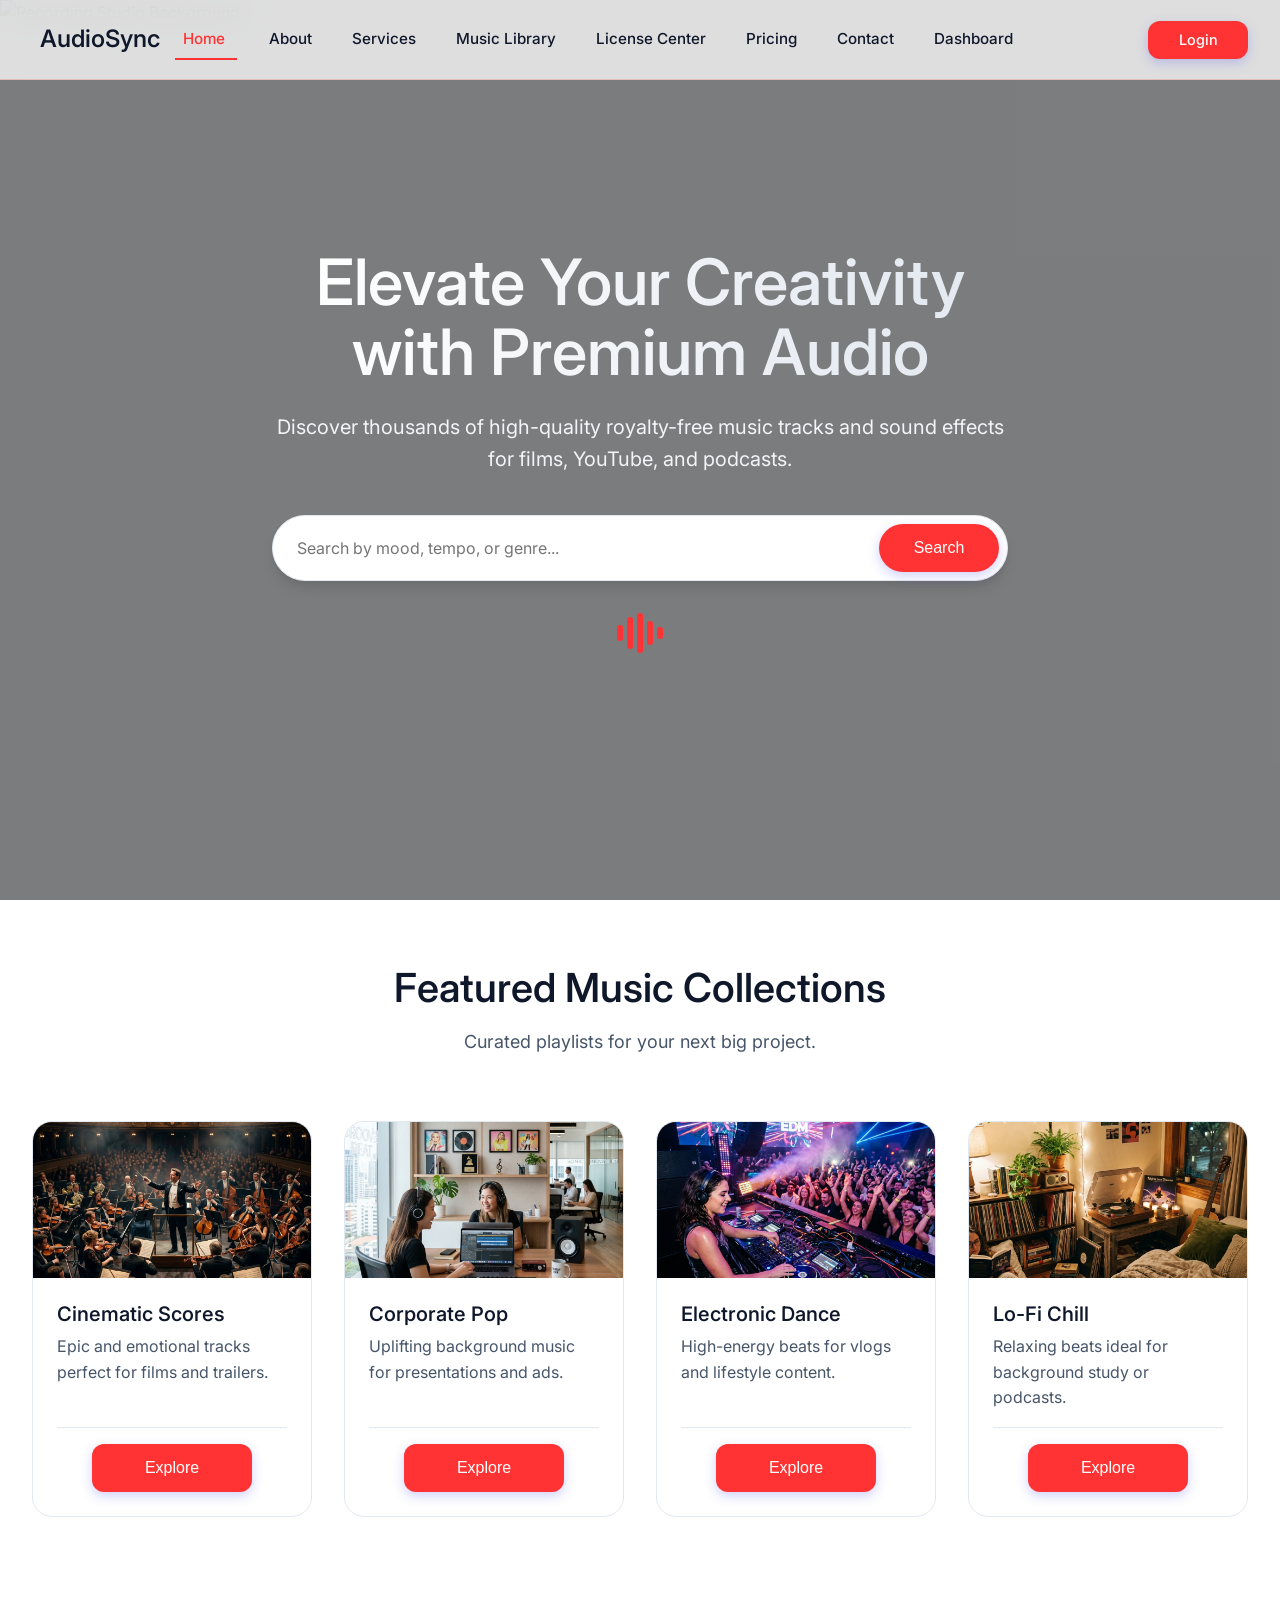
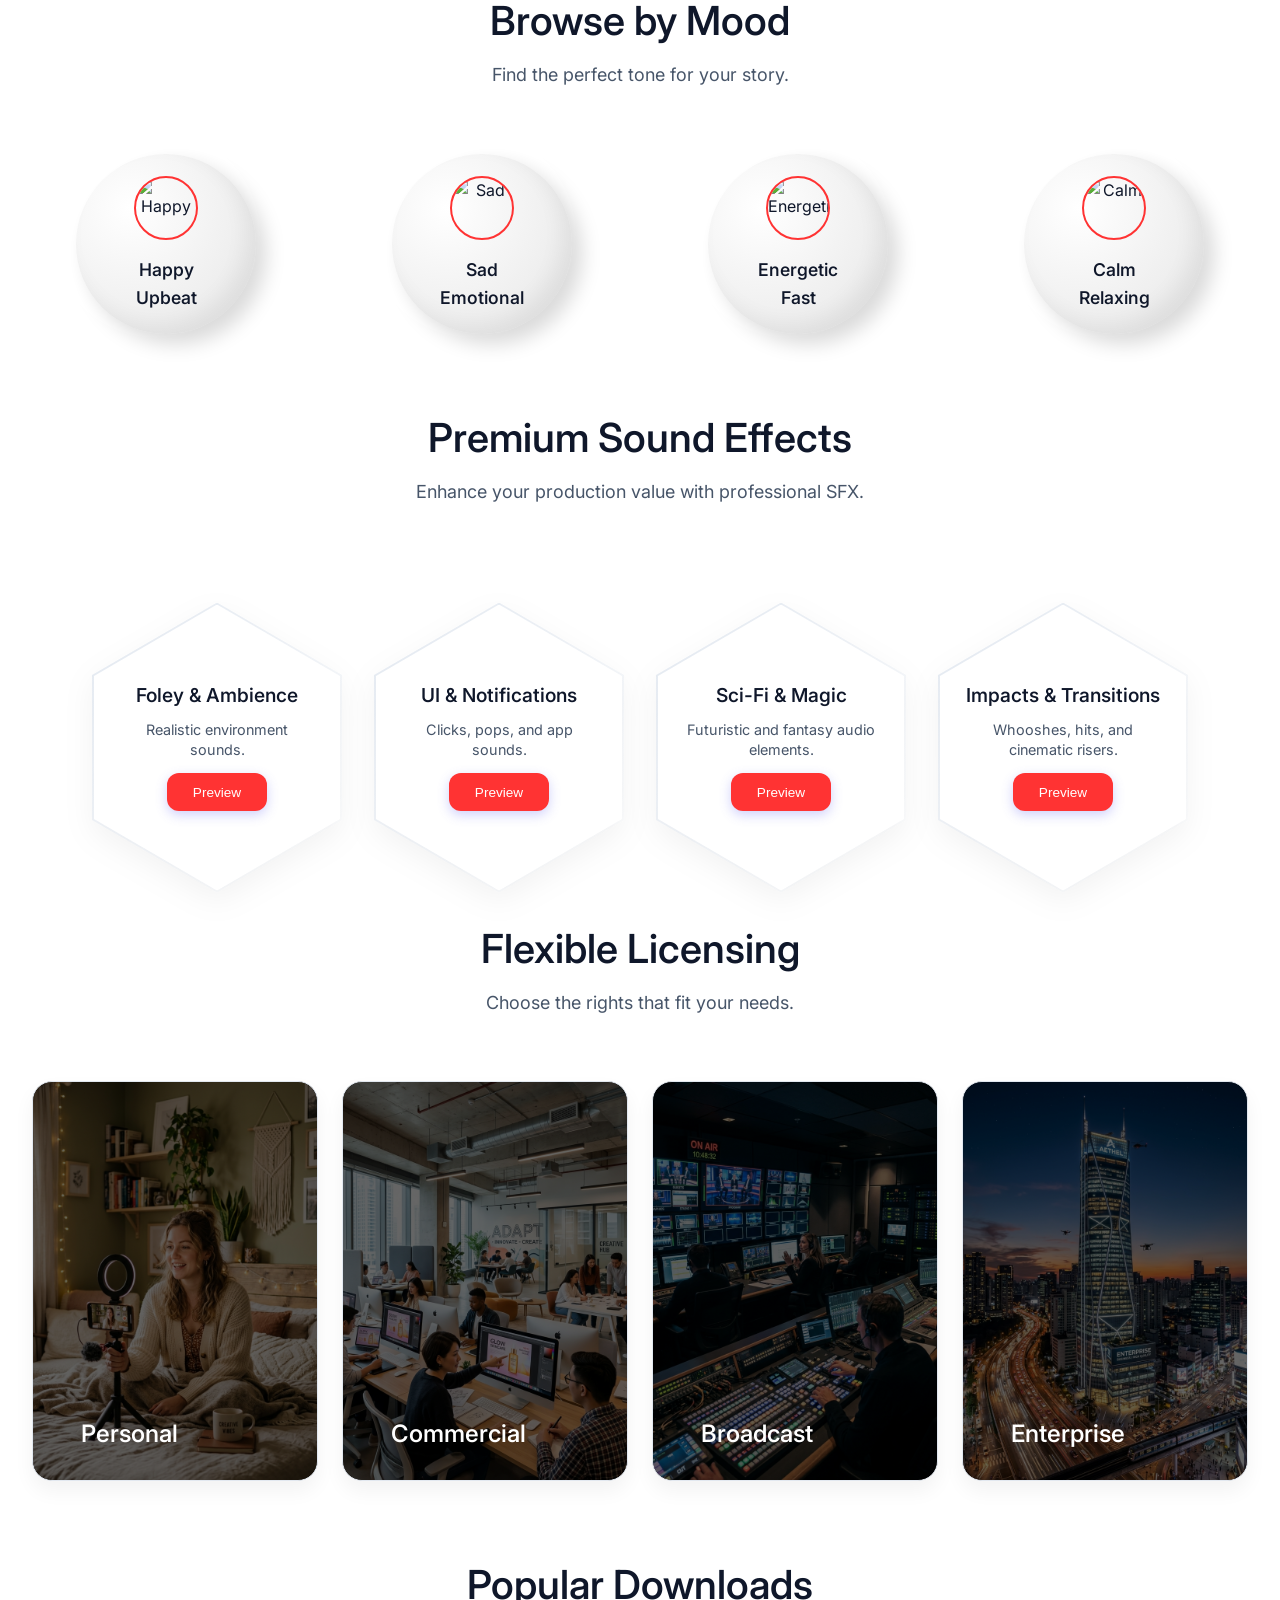
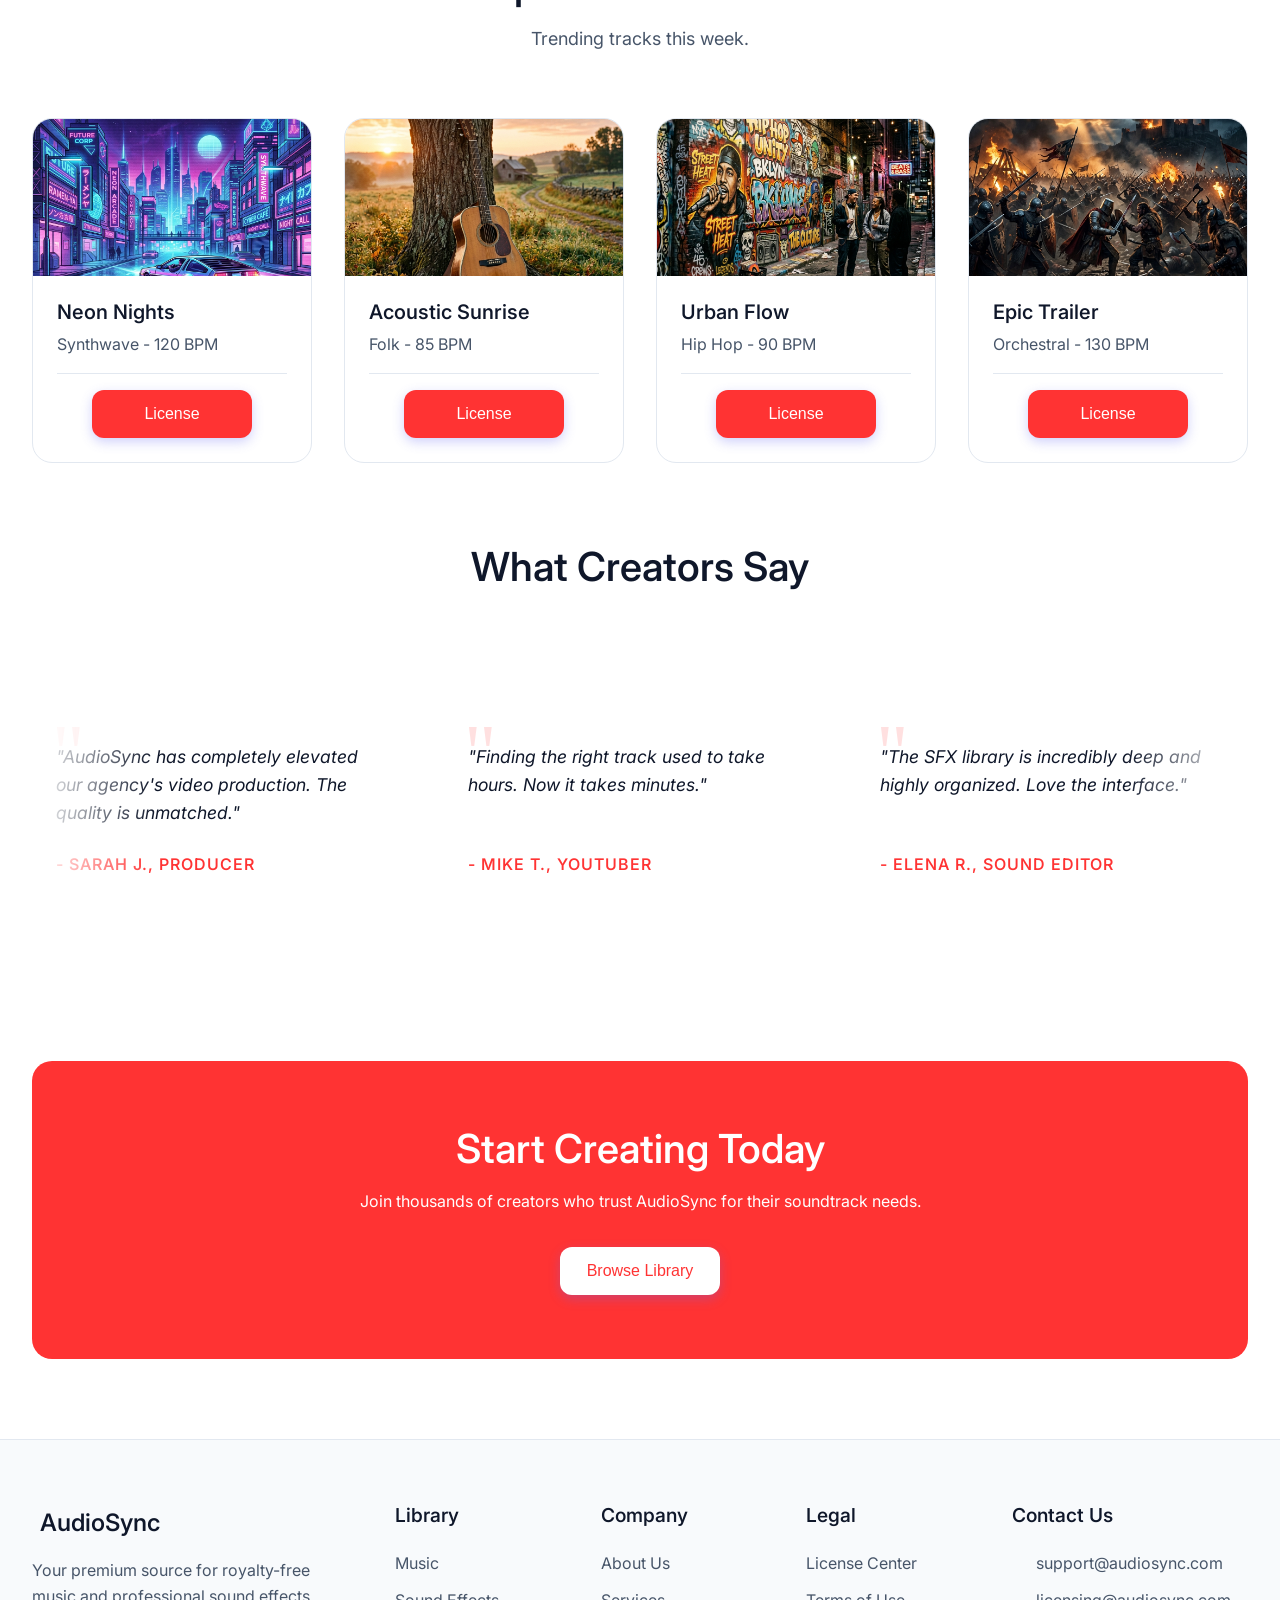
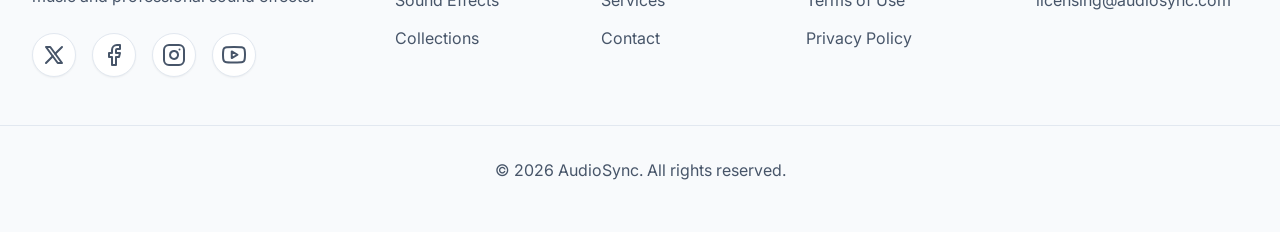
==== commit 4601a718: "second commit" ====
--- a/index.html
+++ b/index.html
@@ -282,7 +282,7 @@
   </section>
 
   <!-- 6. Popular Downloads -->
-  <section class="container fade-in">
+  <section class="container fade-in" style="margin-top: 5rem;">
     <div class="section-header">
       <h2 class="section-title">Popular Downloads</h2>
       <p class="section-subtitle">Trending tracks this week.</p>
--- a/assets/css/style.css
+++ b/assets/css/style.css
@@ -714,6 +714,11 @@
   /* extra pop on hover */
 }
 
+.sfx-hex-wrapper:hover .sfx-hex-content h3,
+.sfx-hex-wrapper:hover .sfx-hex-content p {
+  color: #ffffff;
+}
+
 .sfx-hex-content h3 {
   font-size: 1.2rem;
   margin: 0;
@@ -1217,10 +1222,19 @@
   display: inline-flex;
   align-items: center;
   justify-content: center;
-  transition: transform var(--transition-fast) cubic-bezier(0.4, 0, 0.2, 1), color var(--transition-fast) ease;
+  width: 44px;
+  height: 44px;
+  background: var(--bg-card);
+  border: 1px solid var(--border-color);
+  border-radius: 50%;
+  box-shadow: var(--shadow-sm);
+  transition: all var(--transition-fast) cubic-bezier(0.4, 0, 0.2, 1);
 }
 
 .social-icon:hover {
-  color: var(--accent-color);
-  transform: translateY(-4px);
+  color: white;
+  background: var(--accent-color);
+  border-color: var(--accent-color);
+  transform: translateY(-5px);
+  box-shadow: 0 8px 15px rgba(0, 0, 0, 0.1);
 }
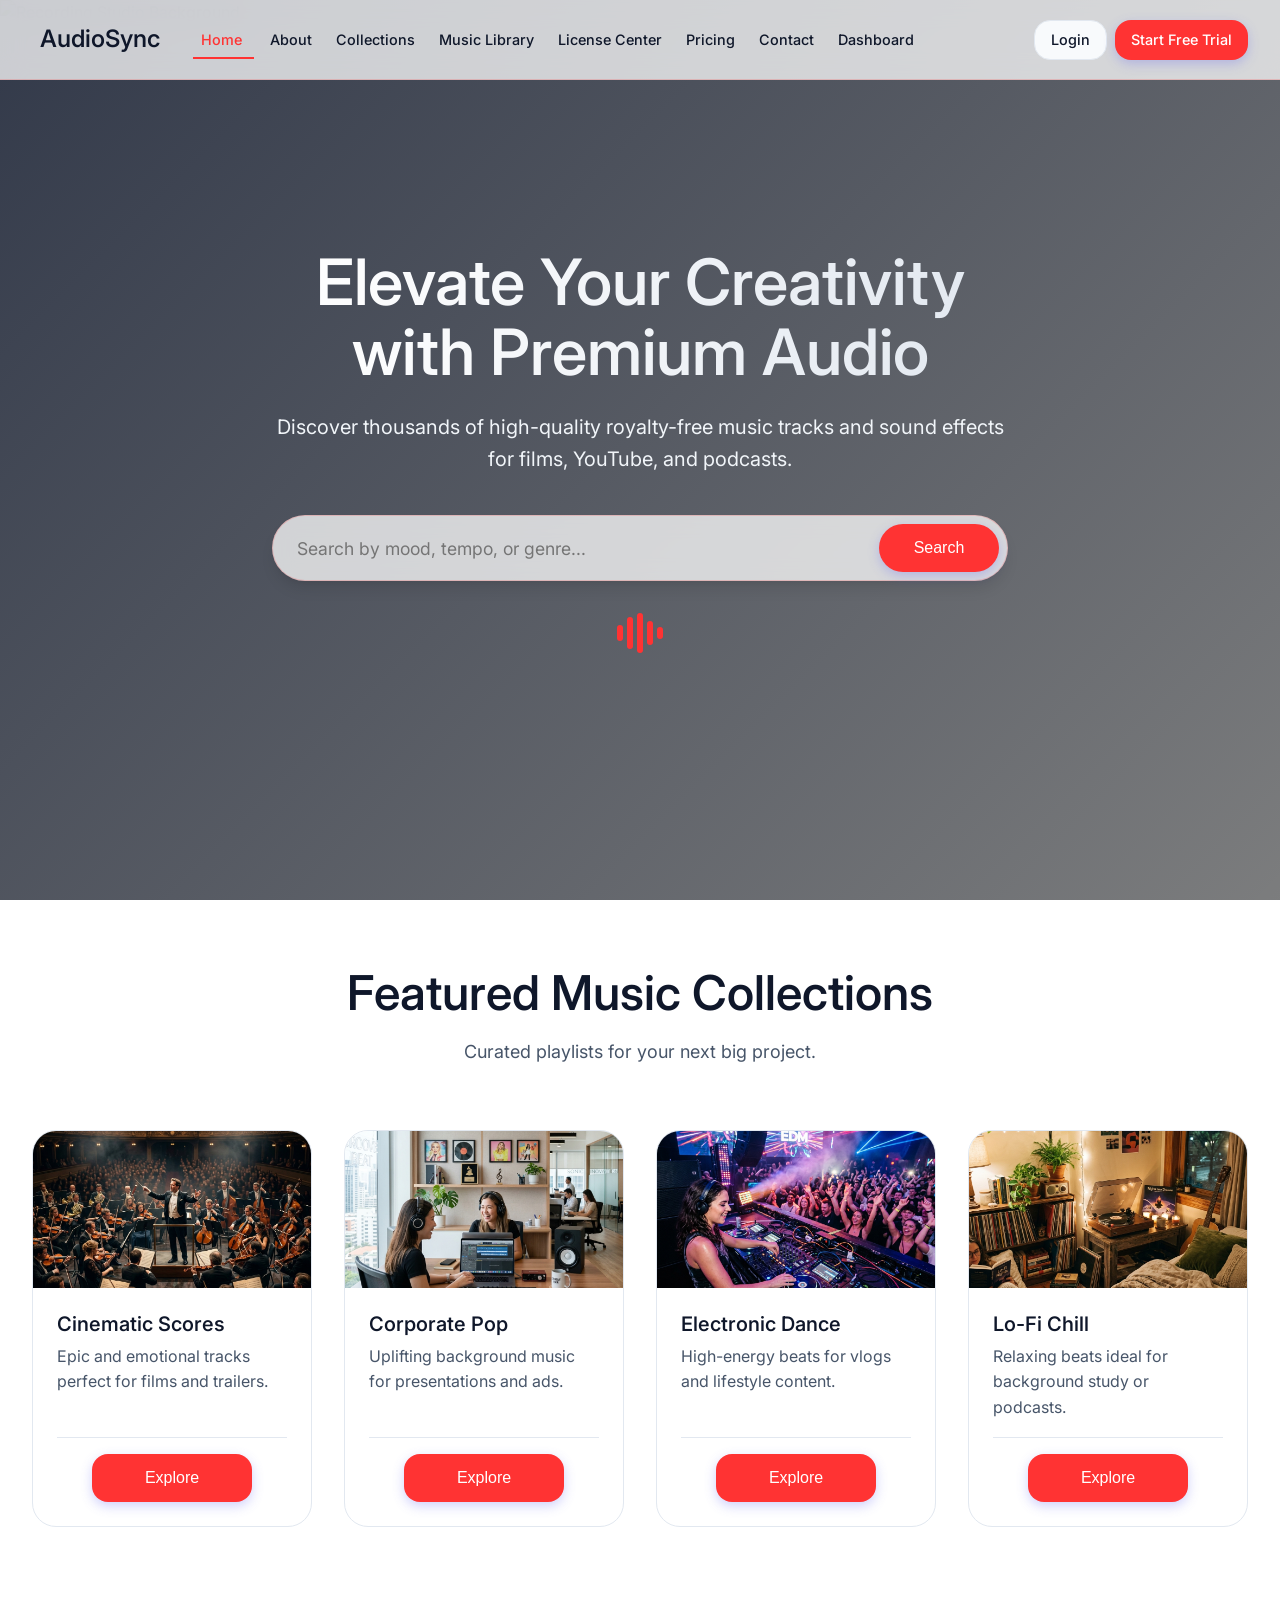
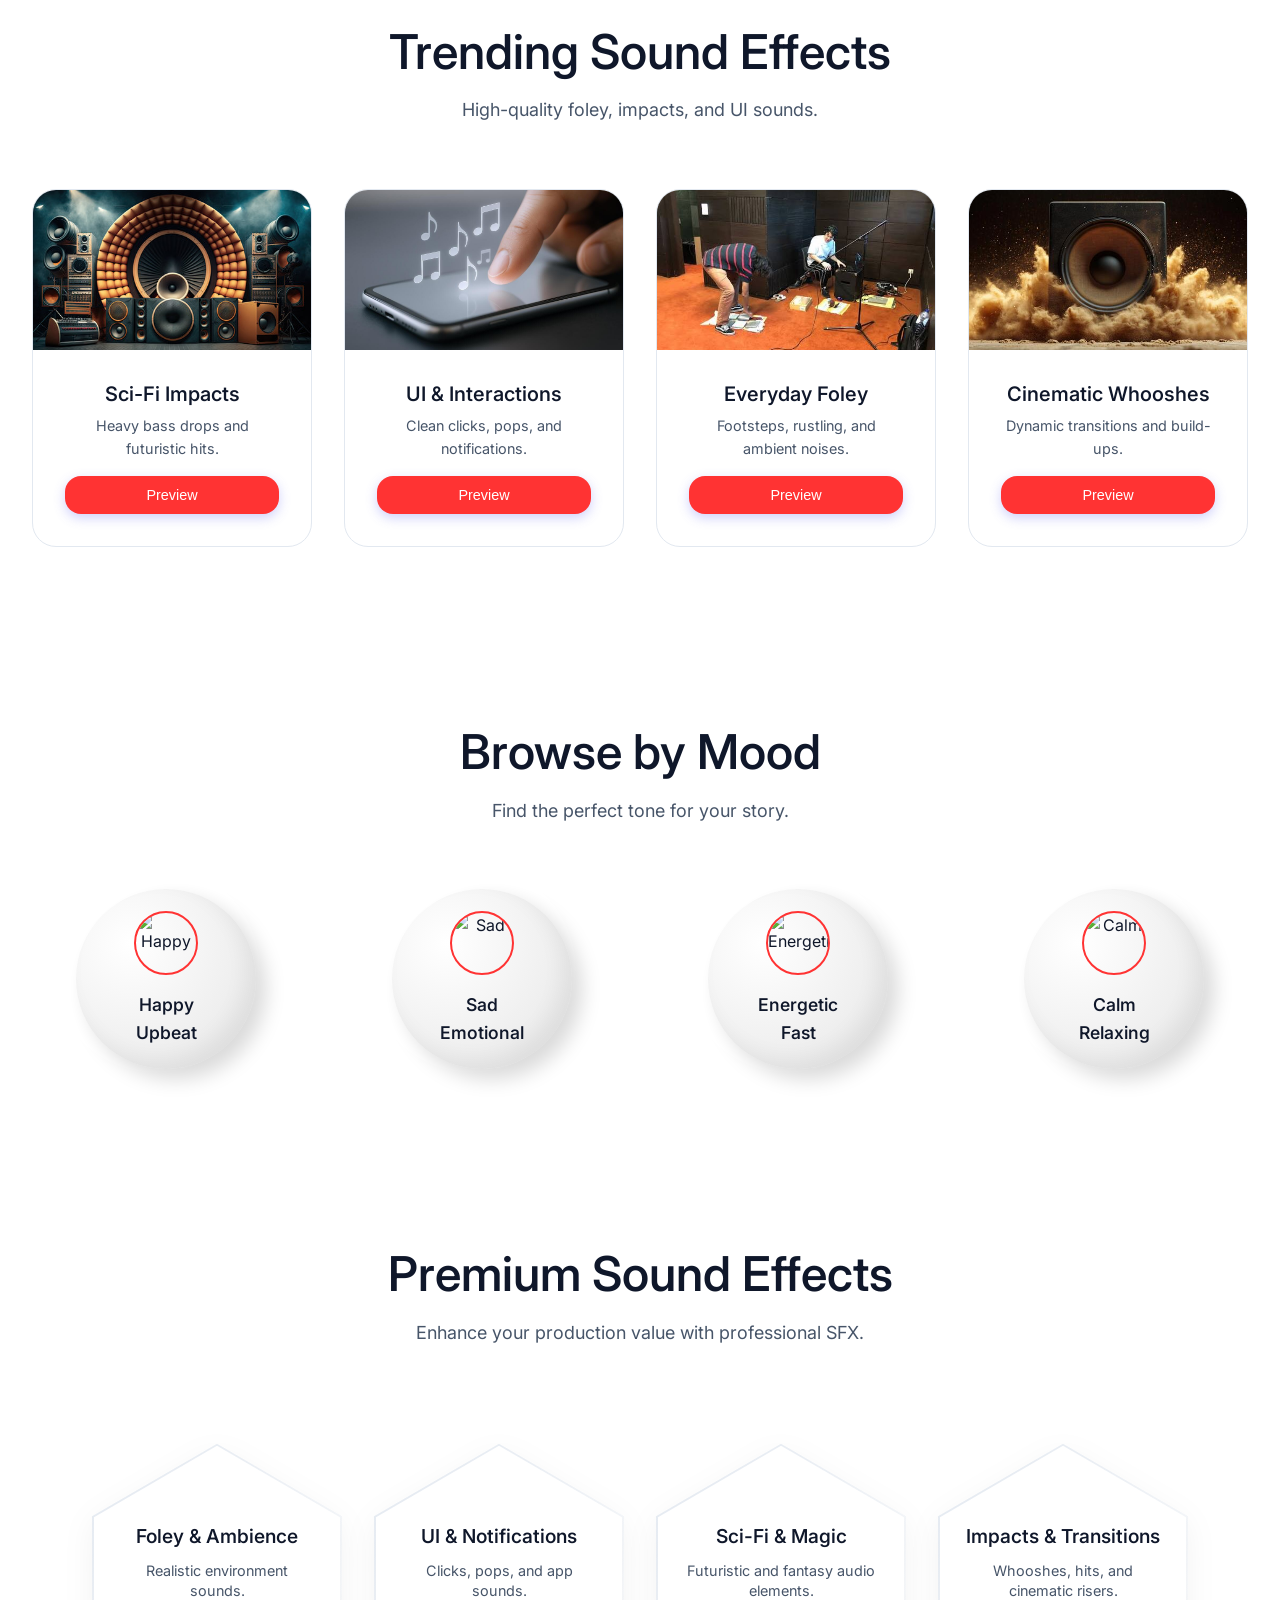
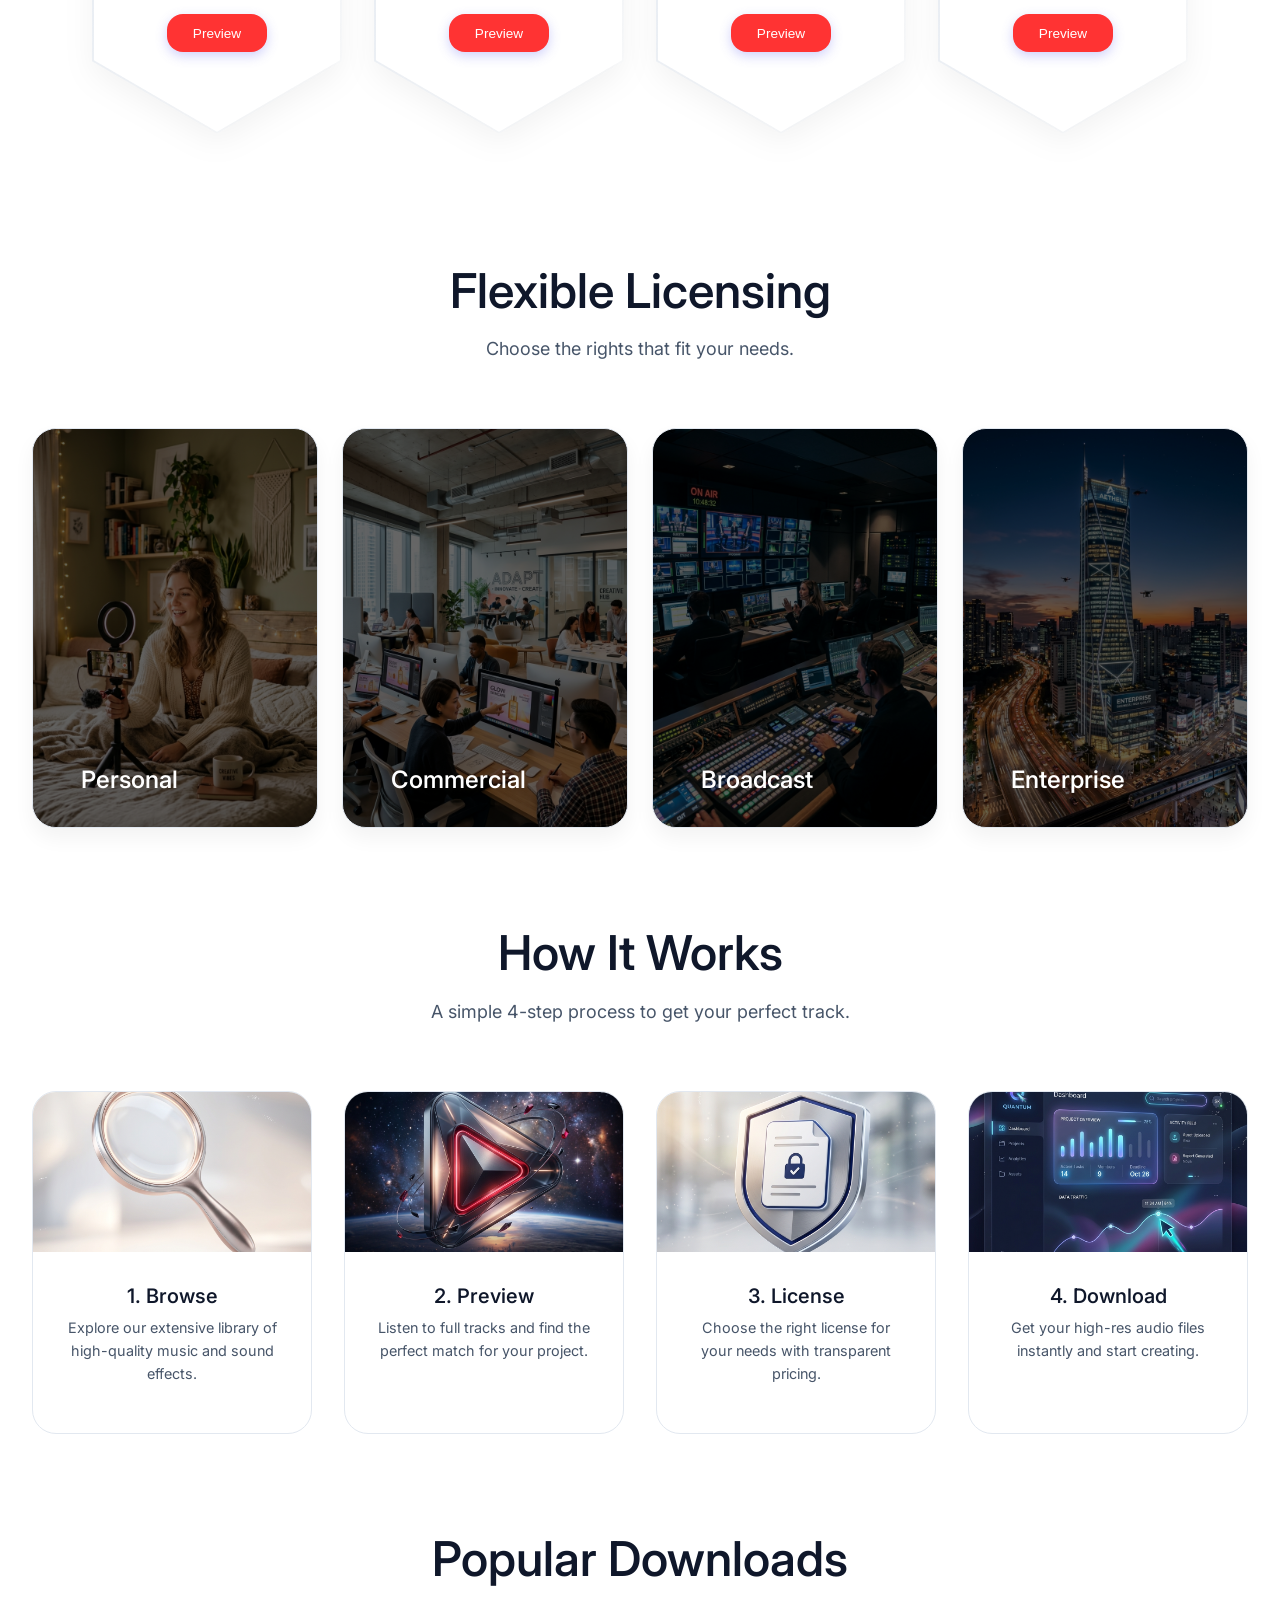
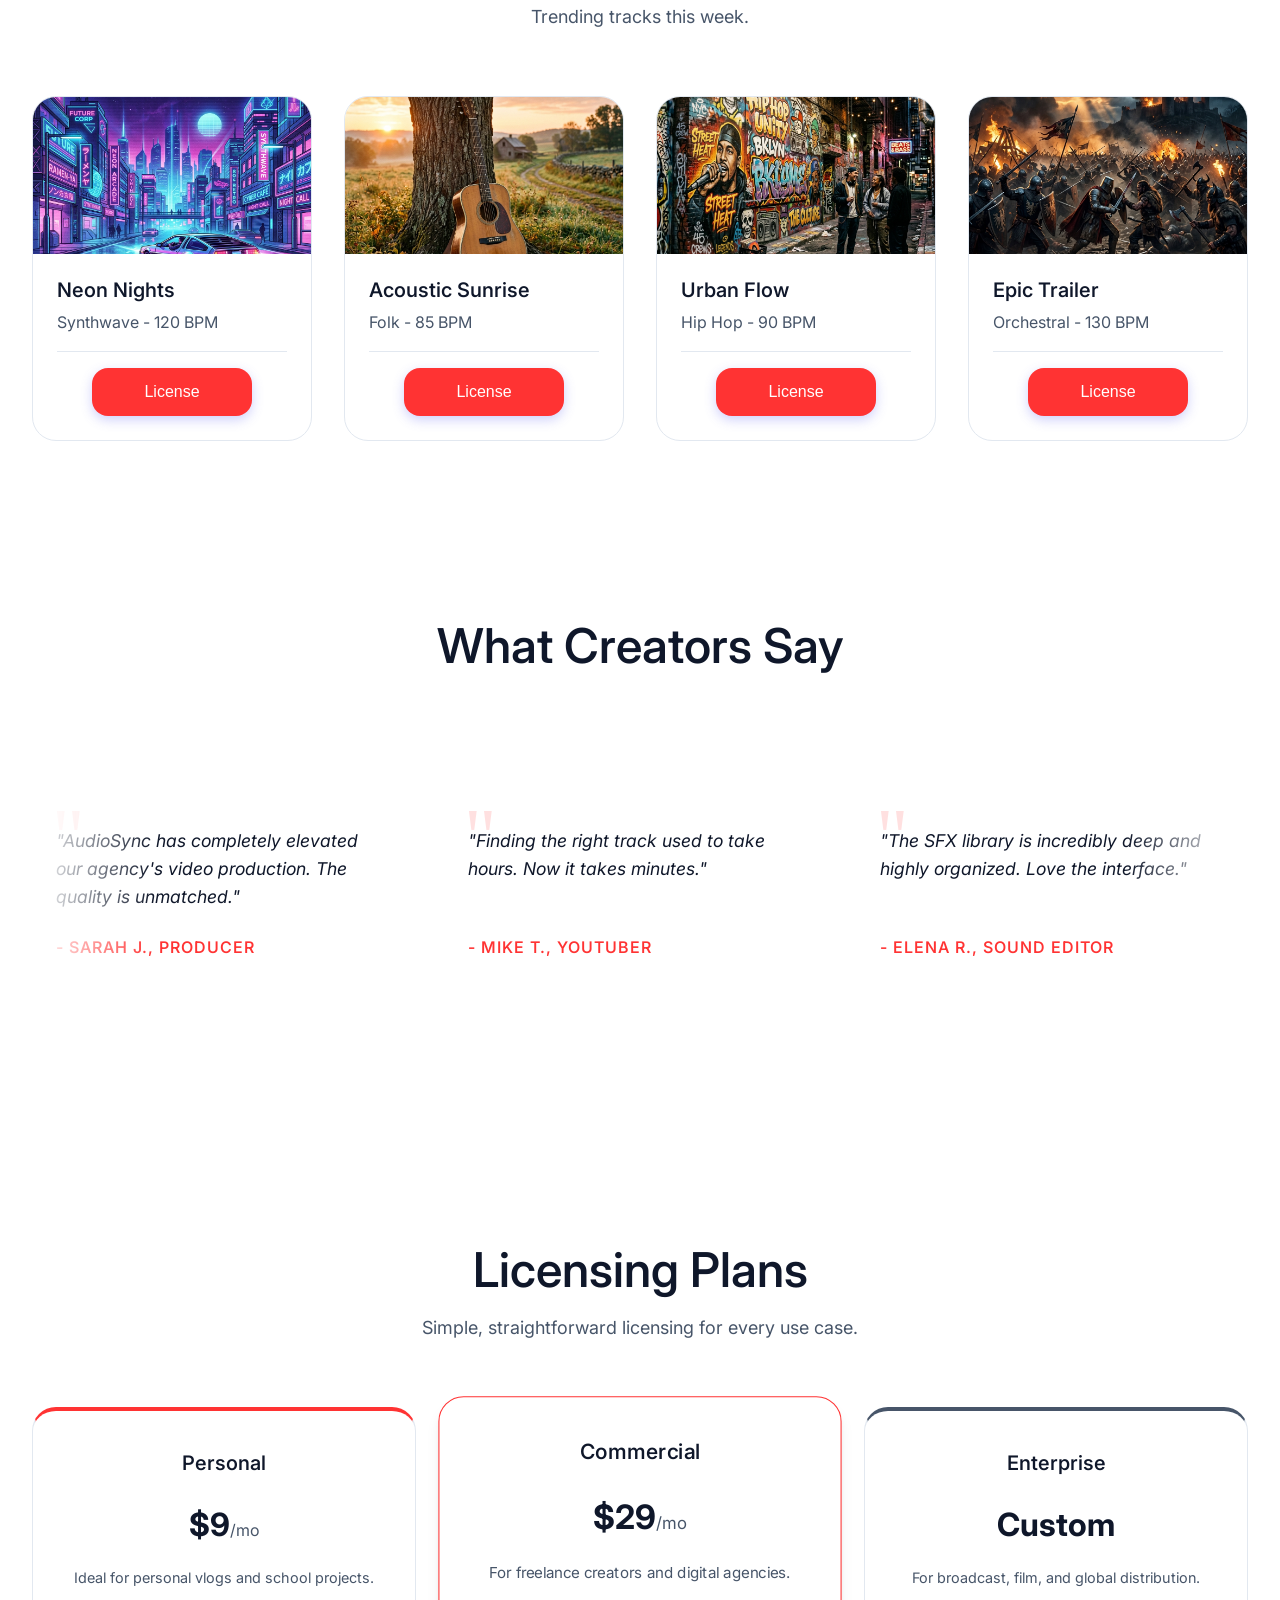
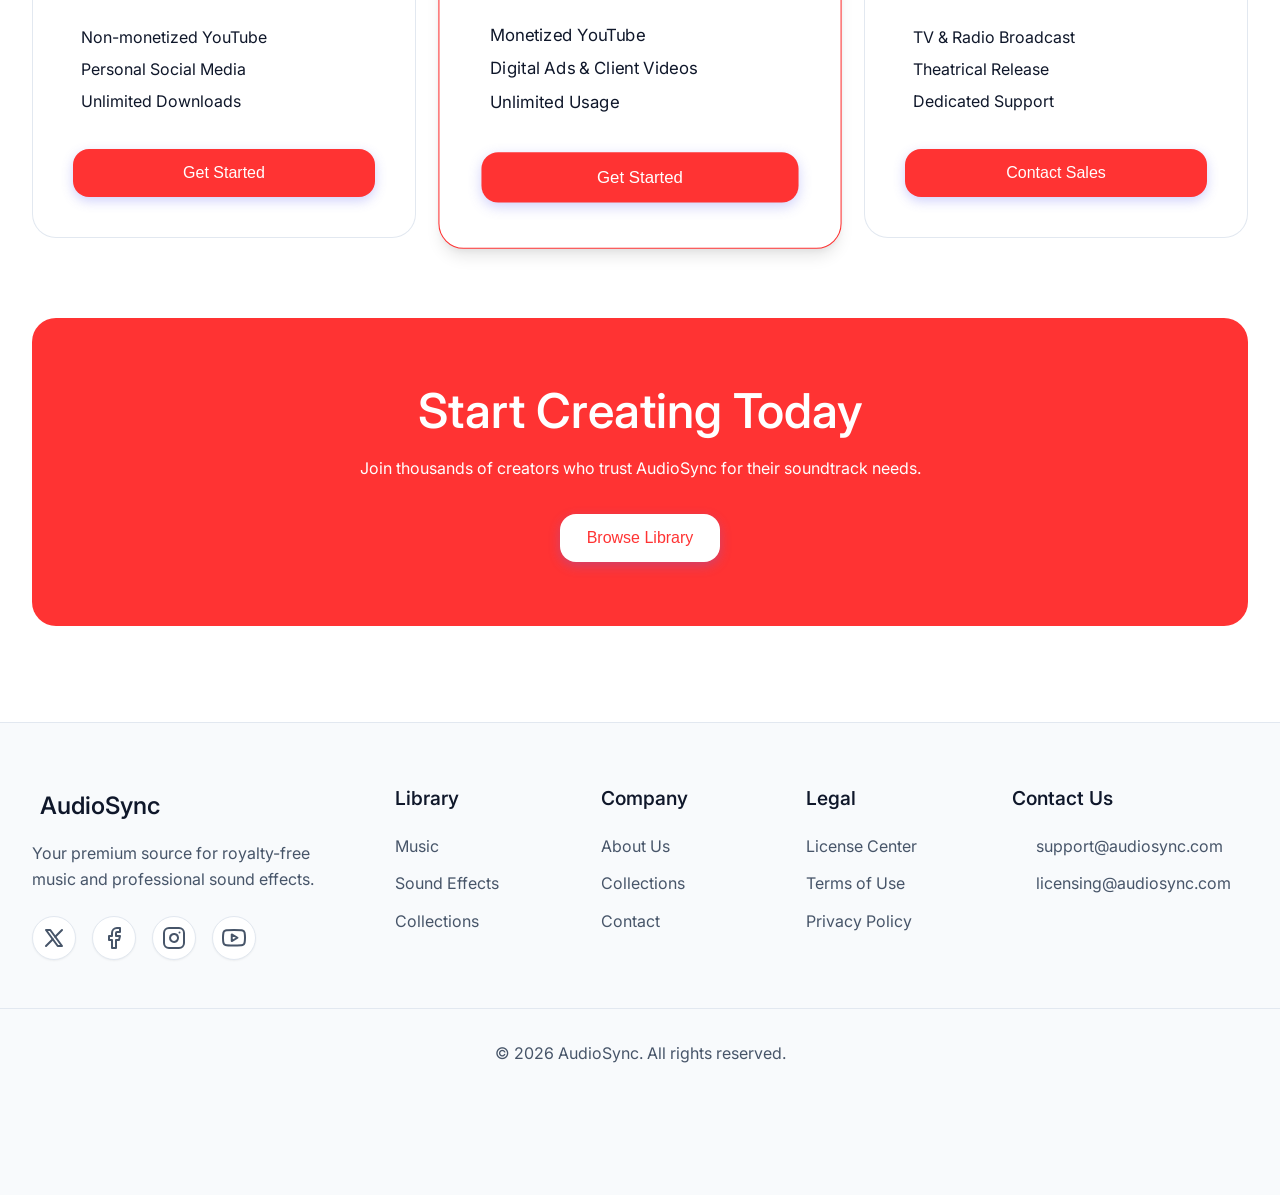
==== commit 8c76b056: "final commit" ====
--- a/index.html
+++ b/index.html
@@ -1,14 +1,18 @@
 <!DOCTYPE html>
 <html lang="en" dir="ltr" data-theme="light">
+
 <head>
   <meta charset="UTF-8">
   <meta name="viewport" content="width=device-width, initial-scale=1.0">
   <title>Stock Music & Sound Effects | Premium Audio Licensing</title>
-  <link rel="icon" type="image/svg+xml" href="data:image/svg+xml,<svg xmlns='http://www.w3.org/2000/svg' width='24' height='24' viewBox='0 0 24 24' fill='none' stroke='%231a202c' stroke-width='2' stroke-linecap='round' stroke-linejoin='round'><path d='M9 18V5l12-2v13'/><circle cx='6' cy='18' r='3'/><circle cx='18' cy='16' r='3'/></svg>">
-  <meta name="description" content="Discover, preview, and license royalty-free music tracks and sound effects for your creative projects.">
+  <link rel="icon" type="image/svg+xml"
+    href="data:image/svg+xml,<svg xmlns='http://www.w3.org/2000/svg' width='24' height='24' viewBox='0 0 24 24' fill='none' stroke='%231a202c' stroke-width='2' stroke-linecap='round' stroke-linejoin='round'><path d='M9 18V5l12-2v13'/><circle cx='6' cy='18' r='3'/><circle cx='18' cy='16' r='3'/></svg>">
+  <meta name="description"
+    content="Discover, preview, and license royalty-free music tracks and sound effects for your creative projects.">
   <link rel="stylesheet" href="assets/css/style.css">
   <script src="https://unpkg.com/lucide@latest"></script>
 </head>
+
 <body>
 
   <!-- Scroll Progress -->
@@ -20,33 +24,34 @@
       <a href="index.html" class="brand">
         <i data-lucide="music-4" class="accent"></i> AudioSync
       </a>
-      
+
       <div class="nav-menu">
         <ul class="nav-links">
-        <li class="nav-dropdown">
-          <a href="#" class="nav-link dropdown-toggle active">Home <i data-lucide="chevron-down"></i></a>
-          <ul class="dropdown-menu">
-            <li><a href="index.html" class="nav-link active">Home 1</a></li>
-            <li><a href="home-2.html" class="nav-link">Home 2</a></li>
-          </ul>
-        </li>
-        <li><a href="about.html" class="nav-link">About</a></li>
-        <li><a href="services.html" class="nav-link">Services</a></li>
-        <li><a href="music-library.html" class="nav-link">Music Library</a></li>
-        <li><a href="license-center.html" class="nav-link">License Center</a></li>
-        <li><a href="pricing.html" class="nav-link">Pricing</a></li>
-        <li><a href="contact.html" class="nav-link">Contact</a></li>
-        <li><a href="dashboard.html" class="nav-link">Dashboard</a></li>
-      </ul>
+          <li class="nav-dropdown">
+            <a href="#" class="nav-link dropdown-toggle active">Home <i data-lucide="chevron-down"></i></a>
+            <ul class="dropdown-menu">
+              <li><a href="index.html" class="nav-link active">Home 1</a></li>
+              <li><a href="home-2.html" class="nav-link">Home 2</a></li>
+            </ul>
+          </li>
+          <li><a href="about.html" class="nav-link">About</a></li>
+          <li><a href="services.html" class="nav-link">Collections</a></li>
+          <li><a href="music-library.html" class="nav-link">Music Library</a></li>
+          <li><a href="license-center.html" class="nav-link">License Center</a></li>
+          <li><a href="pricing.html" class="nav-link">Pricing</a></li>
+          <li><a href="contact.html" class="nav-link">Contact</a></li>
+          <li><a href="dashboard.html" class="nav-link">Dashboard</a></li>
+        </ul>
         <div class="nav-actions">
-        <button class="icon-btn theme-toggle" title="Toggle Dark Mode">
-          <i data-lucide="moon"></i>
-        </button>
-        <button class="icon-btn rtl-toggle" title="Toggle RTL">
-          <i data-lucide="arrow-left-right"></i>
-        </button>
-        <a href="login.html" class="btn btn-primary btn-sm">Login</a>
-      </div>
+          <button class="icon-btn theme-toggle" title="Toggle Dark Mode">
+            <i data-lucide="moon"></i>
+          </button>
+          <button class="icon-btn rtl-toggle" title="Toggle RTL">
+            <i data-lucide="arrow-left-right"></i>
+          </button>
+          <a href="login.html" class="btn btn-alt btn-sm">Login</a>
+          <a href="pricing.html" class="btn btn-primary btn-sm">Start Free Trial</a>
+        </div>
       </div>
       <!-- Hamburger Menu for Mobile -->
       <button class="hamburger">
@@ -60,12 +65,14 @@
   <!-- 1. Hero Banner -->
   <section class="hero">
     <div class="hero-bg">
-      <img src="https://images.unsplash.com/photo-1598488035139-bdbb2231ce04?q=80&w=1920&auto=format&fit=crop" alt="Recording Studio Background">
+      <img src="https://images.unsplash.com/photo-1598488035139-bdbb2231ce04?q=80&w=1920&auto=format&fit=crop"
+        alt="Recording Studio Background">
     </div>
     <div class="container hero-content fade-in">
       <h1 class="hero-title">Elevate Your Creativity with Premium Audio</h1>
-      <p class="hero-subtitle">Discover thousands of high-quality royalty-free music tracks and sound effects for films, YouTube, and podcasts.</p>
-      
+      <p class="hero-subtitle">Discover thousands of high-quality royalty-free music tracks and sound effects for films,
+        YouTube, and podcasts.</p>
+
       <div class="search-bar">
         <input type="text" class="search-input" placeholder="Search by mood, tempo, or genre...">
         <button class="btn btn-primary search-btn">Search</button>
@@ -138,6 +145,48 @@
         </div>
         <div class="card-footer">
           <button class="btn btn-secondary">Explore</button>
+        </div>
+      </div>
+    </div>
+  </section>
+
+  <!-- 2b. Trending Sound Effects -->
+  <section class="container fade-in">
+    <div class="section-header">
+      <h2 class="section-title">Trending Sound Effects</h2>
+      <p class="section-subtitle">High-quality foley, impacts, and UI sounds.</p>
+    </div>
+    <div class="grid-4">
+      <div class="card text-center" style="padding: 0; overflow: hidden; display: flex; flex-direction: column; height: 100%;">
+        <img src="assets/images/Sci-Fi Impacts.png" style="width: 100%; height: 160px; display: block; object-fit: cover;" alt="Sci-Fi Impacts">
+        <div style="padding: 2rem; display: flex; flex-direction: column; flex-grow: 1;">
+          <h3 class="card-title">Sci-Fi Impacts</h3>
+          <p style="font-size: 0.9rem; flex-grow: 1;">Heavy bass drops and futuristic hits.</p>
+          <button class="btn btn-secondary btn-sm" style="margin-top: auto;">Preview</button>
+        </div>
+      </div>
+      <div class="card text-center" style="padding: 0; overflow: hidden; display: flex; flex-direction: column; height: 100%;">
+        <img src="assets/images/UI & Interactions.png" style="width: 100%; height: 160px; display: block; object-fit: cover;" alt="UI & Interactions">
+        <div style="padding: 2rem; display: flex; flex-direction: column; flex-grow: 1;">
+          <h3 class="card-title">UI & Interactions</h3>
+          <p style="font-size: 0.9rem; flex-grow: 1;">Clean clicks, pops, and notifications.</p>
+          <button class="btn btn-secondary btn-sm" style="margin-top: auto;">Preview</button>
+        </div>
+      </div>
+      <div class="card text-center" style="padding: 0; overflow: hidden; display: flex; flex-direction: column; height: 100%;">
+        <img src="assets/images/Everyday Foley.png" style="width: 100%; height: 160px; display: block; object-fit: cover;" alt="Everyday Foley">
+        <div style="padding: 2rem; display: flex; flex-direction: column; flex-grow: 1;">
+          <h3 class="card-title">Everyday Foley</h3>
+          <p style="font-size: 0.9rem; flex-grow: 1;">Footsteps, rustling, and ambient noises.</p>
+          <button class="btn btn-secondary btn-sm" style="margin-top: auto;">Preview</button>
+        </div>
+      </div>
+      <div class="card text-center" style="padding: 0; overflow: hidden; display: flex; flex-direction: column; height: 100%;">
+        <img src="assets/images/Cinematic Whooshes.png" style="width: 100%; height: 160px; display: block; object-fit: cover;" alt="Cinematic Whooshes">
+        <div style="padding: 2rem; display: flex; flex-direction: column; flex-grow: 1;">
+          <h3 class="card-title">Cinematic Whooshes</h3>
+          <p style="font-size: 0.9rem; flex-grow: 1;">Dynamic transitions and build-ups.</p>
+          <button class="btn btn-secondary btn-sm" style="margin-top: auto;">Preview</button>
         </div>
       </div>
     </div>
@@ -281,6 +330,51 @@
     </div>
   </section>
 
+  <!-- How it Works / Workflow -->
+  <section class="container fade-in text-center" style="margin-top: 5rem;">
+    <div class="section-header">
+      <h2 class="section-title">How It Works</h2>
+      <p class="section-subtitle">A simple 4-step process to get your perfect track.</p>
+    </div>
+    <div class="grid-4">
+      <div class="card text-center" style="padding: 0; overflow: hidden;">
+        <img src="assets/images/how_it_works_browse.png"
+          style="width: 100%; height: 160px; display: block; object-fit: cover;" alt="Browse">
+        <div style="padding: 2rem;">
+          <h3 class="card-title" style="margin-bottom: 0.5rem;">1. Browse</h3>
+          <p style="font-size: 0.9rem; color: var(--text-secondary);">Explore our extensive library of high-quality
+            music and sound effects.</p>
+        </div>
+      </div>
+      <div class="card text-center" style="padding: 0; overflow: hidden;">
+        <img src="assets/images/how_it_works_preview.png"
+          style="width: 100%; height: 160px; display: block; object-fit: cover;" alt="Preview">
+        <div style="padding: 2rem;">
+          <h3 class="card-title" style="margin-bottom: 0.5rem;">2. Preview</h3>
+          <p style="font-size: 0.9rem; color: var(--text-secondary);">Listen to full tracks and find the perfect match
+            for your project.</p>
+        </div>
+      </div>
+      <div class="card text-center" style="padding: 0; overflow: hidden;">
+        <img src="assets/images/how_it_works_license.png"
+          style="width: 100%; height: 160px; display: block; object-fit: cover;" alt="License">
+        <div style="padding: 2rem;">
+          <h3 class="card-title" style="margin-bottom: 0.5rem;">3. License</h3>
+          <p style="font-size: 0.9rem; color: var(--text-secondary);">Choose the right license for your needs with
+            transparent pricing.</p>
+        </div>
+      </div>
+      <div class="card text-center" style="padding: 0; overflow: hidden;">
+        <img src="assets/images/ui_interactions.png"
+          style="width: 100%; height: 160px; display: block; object-fit: cover;" alt="Download">
+        <div style="padding: 2rem;">
+          <h3 class="card-title" style="margin-bottom: 0.5rem;">4. Download</h3>
+          <p style="font-size: 0.9rem; color: var(--text-secondary);">Get your high-res audio files instantly and start
+            creating.</p>
+        </div>
+      </div>
+    </div>
+  </section>
   <!-- 6. Popular Downloads -->
   <section class="container fade-in" style="margin-top: 5rem;">
     <div class="section-header">
@@ -293,7 +387,9 @@
           <img src="assets/images/neon_nights.png" alt="Neon Nights">
         </div>
         <h3 class="card-title">Neon Nights</h3>
-        <div class="card-body"><p>Synthwave - 120 BPM</p></div>
+        <div class="card-body">
+          <p>Synthwave - 120 BPM</p>
+        </div>
         <div class="card-footer"><button class="btn btn-primary">License</button></div>
       </div>
       <div class="card">
@@ -301,7 +397,9 @@
           <img src="assets/images/acoustic_sunrise.png" alt="Acoustic Sunrise">
         </div>
         <h3 class="card-title">Acoustic Sunrise</h3>
-        <div class="card-body"><p>Folk - 85 BPM</p></div>
+        <div class="card-body">
+          <p>Folk - 85 BPM</p>
+        </div>
         <div class="card-footer"><button class="btn btn-primary">License</button></div>
       </div>
       <div class="card">
@@ -309,7 +407,9 @@
           <img src="assets/images/urban_flow.png" alt="Urban Flow">
         </div>
         <h3 class="card-title">Urban Flow</h3>
-        <div class="card-body"><p>Hip Hop - 90 BPM</p></div>
+        <div class="card-body">
+          <p>Hip Hop - 90 BPM</p>
+        </div>
         <div class="card-footer"><button class="btn btn-primary">License</button></div>
       </div>
       <div class="card">
@@ -317,7 +417,9 @@
           <img src="assets/images/epic_trailer.png" alt="Epic Trailer">
         </div>
         <h3 class="card-title">Epic Trailer</h3>
-        <div class="card-body"><p>Orchestral - 130 BPM</p></div>
+        <div class="card-body">
+          <p>Orchestral - 130 BPM</p>
+        </div>
         <div class="card-footer"><button class="btn btn-primary">License</button></div>
       </div>
     </div>
@@ -332,7 +434,8 @@
       <div class="marquee-track">
         <!-- First Set -->
         <div class="testimonial-bubble">
-          <p class="testimonial-text">"AudioSync has completely elevated our agency's video production. The quality is unmatched."</p>
+          <p class="testimonial-text">"AudioSync has completely elevated our agency's video production. The quality is
+            unmatched."</p>
           <p class="testimonial-author">- Sarah J., Producer</p>
         </div>
         <div class="testimonial-bubble">
@@ -349,7 +452,8 @@
         </div>
         <!-- Duplicated Set for Infinite Scroll -->
         <div class="testimonial-bubble" aria-hidden="true">
-          <p class="testimonial-text">"AudioSync has completely elevated our agency's video production. The quality is unmatched."</p>
+          <p class="testimonial-text">"AudioSync has completely elevated our agency's video production. The quality is
+            unmatched."</p>
           <p class="testimonial-author">- Sarah J., Producer</p>
         </div>
         <div class="testimonial-bubble" aria-hidden="true">
@@ -368,11 +472,71 @@
     </div>
   </section>
 
+  <!-- 7b. Licensing Plans -->
+  <section class="container fade-in" style="margin-top: 5rem; margin-bottom: 5rem;">
+    <div class="section-header">
+      <h2 class="section-title">Licensing Plans</h2>
+      <p class="section-subtitle">Simple, straightforward licensing for every use case.</p>
+    </div>
+    <div class="grid-3">
+      <!-- Personal -->
+      <div class="card text-center" style="padding: 2.5rem; border-top: 4px solid var(--accent-color);">
+        <h3 class="card-title">Personal</h3>
+        <p style="font-size: 2rem; font-weight: bold; color: var(--text-primary); margin: 1rem 0;">$9<span
+            style="font-size: 1rem; color: var(--text-secondary); font-weight: normal;">/mo</span></p>
+        <p style="font-size: 0.9rem; margin-bottom: 2rem;">Ideal for personal vlogs and school projects.</p>
+        <ul style="list-style: none; text-align: left; margin-bottom: 2rem; line-height: 2;">
+          <li><i data-lucide="check" style="color: var(--accent-color); width: 16px; margin-right: 0.5rem;"></i>
+            Non-monetized YouTube</li>
+          <li><i data-lucide="check" style="color: var(--accent-color); width: 16px; margin-right: 0.5rem;"></i>
+            Personal Social Media</li>
+          <li><i data-lucide="check" style="color: var(--accent-color); width: 16px; margin-right: 0.5rem;"></i>
+            Unlimited Downloads</li>
+        </ul>
+        <button class="btn btn-secondary" style="width: 100%;">Get Started</button>
+      </div>
+      <!-- Commercial -->
+      <div class="card text-center"
+        style="padding: 2.5rem; transform: scale(1.05); border: 1px solid var(--accent-color); box-shadow: var(--shadow-lg);">
+        <h3 class="card-title">Commercial</h3>
+        <p style="font-size: 2rem; font-weight: bold; color: var(--text-primary); margin: 1rem 0;">$29<span
+            style="font-size: 1rem; color: var(--text-secondary); font-weight: normal;">/mo</span></p>
+        <p style="font-size: 0.9rem; margin-bottom: 2rem;">For freelance creators and digital agencies.</p>
+        <ul style="list-style: none; text-align: left; margin-bottom: 2rem; line-height: 2;">
+          <li><i data-lucide="check" style="color: var(--accent-color); width: 16px; margin-right: 0.5rem;"></i>
+            Monetized YouTube</li>
+          <li><i data-lucide="check" style="color: var(--accent-color); width: 16px; margin-right: 0.5rem;"></i> Digital
+            Ads & Client Videos</li>
+          <li><i data-lucide="check" style="color: var(--accent-color); width: 16px; margin-right: 0.5rem;"></i>
+            Unlimited Usage</li>
+        </ul>
+        <button class="btn btn-primary" style="width: 100%;">Get Started</button>
+      </div>
+      <!-- Enterprise -->
+      <div class="card text-center" style="padding: 2.5rem; border-top: 4px solid var(--text-secondary);">
+        <h3 class="card-title">Enterprise</h3>
+        <p style="font-size: 2rem; font-weight: bold; color: var(--text-primary); margin: 1rem 0;">Custom</p>
+        <p style="font-size: 0.9rem; margin-bottom: 2rem;">For broadcast, film, and global distribution.</p>
+        <ul style="list-style: none; text-align: left; margin-bottom: 2rem; line-height: 2;">
+          <li><i data-lucide="check" style="color: var(--accent-color); width: 16px; margin-right: 0.5rem;"></i> TV &
+            Radio Broadcast</li>
+          <li><i data-lucide="check" style="color: var(--accent-color); width: 16px; margin-right: 0.5rem;"></i>
+            Theatrical Release</li>
+          <li><i data-lucide="check" style="color: var(--accent-color); width: 16px; margin-right: 0.5rem;"></i>
+            Dedicated Support</li>
+        </ul>
+        <button class="btn btn-secondary" style="width: 100%;">Contact Sales</button>
+      </div>
+    </div>
+  </section>
+
   <!-- 8. CTA Banner -->
   <section class="container fade-in">
-    <div style="background: var(--accent-color); color: white; padding: 4rem 2rem; border-radius: var(--border-radius-lg); text-align: center;">
+    <div
+      style="background: var(--accent-color); color: white; padding: 4rem 2rem; border-radius: var(--border-radius-lg); text-align: center;">
       <h2 class="section-title" style="color: white;">Start Creating Today</h2>
-      <p style="color: white; max-width: 600px; margin: 0 auto 2rem;">Join thousands of creators who trust AudioSync for their soundtrack needs.</p>
+      <p style="color: white; max-width: 600px; margin: 0 auto 2rem;">Join thousands of creators who trust AudioSync for
+        their soundtrack needs.</p>
       <button class="btn" style="background: white; color: var(--accent-color);">Browse Library</button>
     </div>
   </section>
@@ -386,10 +550,31 @@
         </a>
         <p>Your premium source for royalty-free music and professional sound effects.</p>
         <div style="display: flex; gap: 1rem; margin-top: 1.5rem;">
-          <a href="#" class="social-icon"><svg xmlns="http://www.w3.org/2000/svg" width="24" height="24" viewBox="0 0 24 24" fill="none" stroke="currentColor" stroke-width="2" stroke-linecap="round" stroke-linejoin="round"><path d="M4 4l11.733 16h4.267l-11.733 -16z"/><path d="M4 20l6.768 -6.768m2.46 -2.46l6.772 -6.772"/></svg></a>
-          <a href="#" class="social-icon"><svg xmlns="http://www.w3.org/2000/svg" width="24" height="24" viewBox="0 0 24 24" fill="none" stroke="currentColor" stroke-width="2" stroke-linecap="round" stroke-linejoin="round"><path d="M18 2h-3a5 5 0 0 0-5 5v3H7v4h3v8h4v-8h3l1-4h-4V7a1 1 0 0 1 1-1h3z"/></svg></a>
-          <a href="#" class="social-icon"><svg xmlns="http://www.w3.org/2000/svg" width="24" height="24" viewBox="0 0 24 24" fill="none" stroke="currentColor" stroke-width="2" stroke-linecap="round" stroke-linejoin="round"><rect width="20" height="20" x="2" y="2" rx="5" ry="5"/><path d="M16 11.37A4 4 0 1 1 12.63 8 4 4 0 0 1 16 11.37z"/><line x1="17.5" x2="17.51" y1="6.5" y2="6.5"/></svg></a>
-          <a href="#" class="social-icon"><svg xmlns="http://www.w3.org/2000/svg" width="24" height="24" viewBox="0 0 24 24" fill="none" stroke="currentColor" stroke-width="2" stroke-linecap="round" stroke-linejoin="round"><path d="M22.54 6.42a2.78 2.78 0 0 0-1.94-2C18.88 4 12 4 12 4s-6.88 0-8.6.46a2.78 2.78 0 0 0-1.94 2A29 29 0 0 0 1 11.75a29 29 0 0 0 .46 5.33 2.78 2.78 0 0 0 1.94 2c1.72.46 8.6.46 8.6.46s6.88 0 8.6-.46a2.78 2.78 0 0 0 1.94-2 29 29 0 0 0 .46-5.33 29 29 0 0 0-.46-5.33z"/><polygon points="9.75 15.02 15.5 11.75 9.75 8.48 9.75 15.02"/></svg></a>
+          <a href="#" class="social-icon"><svg xmlns="http://www.w3.org/2000/svg" width="24" height="24"
+              viewBox="0 0 24 24" fill="none" stroke="currentColor" stroke-width="2" stroke-linecap="round"
+              stroke-linejoin="round">
+              <path d="M4 4l11.733 16h4.267l-11.733 -16z" />
+              <path d="M4 20l6.768 -6.768m2.46 -2.46l6.772 -6.772" />
+            </svg></a>
+          <a href="#" class="social-icon"><svg xmlns="http://www.w3.org/2000/svg" width="24" height="24"
+              viewBox="0 0 24 24" fill="none" stroke="currentColor" stroke-width="2" stroke-linecap="round"
+              stroke-linejoin="round">
+              <path d="M18 2h-3a5 5 0 0 0-5 5v3H7v4h3v8h4v-8h3l1-4h-4V7a1 1 0 0 1 1-1h3z" />
+            </svg></a>
+          <a href="#" class="social-icon"><svg xmlns="http://www.w3.org/2000/svg" width="24" height="24"
+              viewBox="0 0 24 24" fill="none" stroke="currentColor" stroke-width="2" stroke-linecap="round"
+              stroke-linejoin="round">
+              <rect width="20" height="20" x="2" y="2" rx="5" ry="5" />
+              <path d="M16 11.37A4 4 0 1 1 12.63 8 4 4 0 0 1 16 11.37z" />
+              <line x1="17.5" x2="17.51" y1="6.5" y2="6.5" />
+            </svg></a>
+          <a href="#" class="social-icon"><svg xmlns="http://www.w3.org/2000/svg" width="24" height="24"
+              viewBox="0 0 24 24" fill="none" stroke="currentColor" stroke-width="2" stroke-linecap="round"
+              stroke-linejoin="round">
+              <path
+                d="M22.54 6.42a2.78 2.78 0 0 0-1.94-2C18.88 4 12 4 12 4s-6.88 0-8.6.46a2.78 2.78 0 0 0-1.94 2A29 29 0 0 0 1 11.75a29 29 0 0 0 .46 5.33 2.78 2.78 0 0 0 1.94 2c1.72.46 8.6.46 8.6.46s6.88 0 8.6-.46a2.78 2.78 0 0 0 1.94-2 29 29 0 0 0 .46-5.33 29 29 0 0 0-.46-5.33z" />
+              <polygon points="9.75 15.02 15.5 11.75 9.75 8.48 9.75 15.02" />
+            </svg></a>
         </div>
       </div>
       <div>
@@ -404,7 +589,7 @@
         <h3 class="footer-title">Company</h3>
         <ul class="footer-links">
           <li><a href="about.html">About Us</a></li>
-          <li><a href="services.html">Services</a></li>
+          <li><a href="services.html">Collections</a></li>
           <li><a href="contact.html">Contact</a></li>
         </ul>
       </div>
@@ -419,8 +604,10 @@
       <div>
         <h3 class="footer-title">Contact Us</h3>
         <ul class="footer-links">
-          <li><a href="mailto:support@audiosync.com" style="display: flex; align-items: center; gap: 0.5rem;"><i data-lucide="mail" style="width: 16px; height: 16px;"></i> support@audiosync.com</a></li>
-          <li><a href="mailto:licensing@audiosync.com" style="display: flex; align-items: center; gap: 0.5rem;"><i data-lucide="mail" style="width: 16px; height: 16px;"></i> licensing@audiosync.com</a></li>
+          <li><a href="mailto:support@audiosync.com" style="display: flex; align-items: center; gap: 0.5rem;"><i
+                data-lucide="mail" style="width: 16px; height: 16px;"></i> support@audiosync.com</a></li>
+          <li><a href="mailto:licensing@audiosync.com" style="display: flex; align-items: center; gap: 0.5rem;"><i
+                data-lucide="mail" style="width: 16px; height: 16px;"></i> licensing@audiosync.com</a></li>
         </ul>
       </div>
     </div>
@@ -433,15 +620,7 @@
   <script>
     lucide.createIcons();
   </script>
-<script src="assets/js/button-functionality.js"></script>
+  <script src="assets/js/button-functionality.js"></script>
 </body>
-</html>
-
-
-
-
-
-
-
-
-
+
+</html>
--- a/assets/css/style.css
+++ b/assets/css/style.css
@@ -26,9 +26,9 @@
   --transition-slow: 0.5s ease;
 
   --font-main: 'Inter', sans-serif;
-  --border-radius-sm: 6px;
-  --border-radius-md: 12px;
-  --border-radius-lg: 20px;
+  --border-radius-sm: 8px;
+  --border-radius-md: 16px;
+  --border-radius-lg: 24px;
 }
 
 [data-theme="dark"] {
@@ -139,10 +139,11 @@
    ========================================================================== */
 .container {
   width: 100%;
-  max-width: 1440px;
-  /* High-end screens */
+  max-width: 1280px;
   margin: 0 auto;
   padding: 0 2rem;
+  margin-bottom: 6rem;
+  /* Gap between sections */
 }
 
 section {
@@ -157,7 +158,7 @@
 }
 
 .section-title {
-  font-size: 2.5rem;
+  font-size: 3rem;
   margin-bottom: 1rem;
 }
 
@@ -177,15 +178,34 @@
 }
 
 /* Responsive Grid */
+.grid-3 {
+  display: grid;
+  grid-template-columns: repeat(3, 1fr);
+  gap: 2rem;
+}
+
 @media (max-width: 1200px) {
   .grid-4 {
     grid-template-columns: repeat(2, 1fr);
   }
+  .grid-3 {
+    grid-template-columns: repeat(2, 1fr);
+  }
+  .grid-3 > div:last-child {
+    grid-column: 1 / -1;
+    justify-self: center;
+    width: calc(50% - 1rem);
+  }
 }
 
 @media (max-width: 767px) {
-  .grid-4 {
+  .grid-4, .grid-3 {
     grid-template-columns: 1fr;
+  }
+  .grid-3 > div:last-child {
+    grid-column: 1 / -1;
+    justify-self: stretch;
+    width: 100%;
   }
 }
 
@@ -225,6 +245,7 @@
   align-items: center;
   gap: 0.5rem;
   color: var(--text-primary);
+  margin-inline-end: 1rem;
 }
 
 .nav-menu {
@@ -241,18 +262,19 @@
   /* Centering */
   flex: 1;
   /* Take up available space */
-  gap: 1.5rem;
+  gap: 0.5rem;
 }
 
 .nav-link {
   color: var(--text-primary);
   font-weight: 500;
-  font-size: 0.95rem;
+  font-size: 0.9rem;
   padding: 0.5rem;
   position: relative;
   display: flex;
   align-items: center;
   gap: 0.25rem;
+  white-space: nowrap;
 }
 
 .nav-link::after {
@@ -314,7 +336,14 @@
 .nav-actions {
   display: flex;
   align-items: center;
-  gap: 1rem;
+  gap: 0.5rem;
+}
+
+.nav-actions .btn {
+  min-width: auto;
+  padding: 0.5rem 1rem;
+  height: 40px;
+  font-size: 0.9rem;
 }
 
 /* Theme & RTL Toggles */
@@ -359,6 +388,7 @@
   /* Consistent Width */
   position: relative;
   overflow: hidden;
+  white-space: nowrap;
 }
 
 .btn-sm {
@@ -981,7 +1011,7 @@
   left: 0;
   width: 100%;
   height: 100%;
-  background: rgba(0, 0, 0, 0.5);
+  background: linear-gradient(135deg, rgba(15, 23, 42, 0.85), rgba(0, 0, 0, 0.5));
   /* Dark overlay */
   z-index: 1;
 }
@@ -1020,12 +1050,14 @@
 
 .search-bar {
   display: flex;
-  background: var(--bg-card);
+  background: var(--glass-bg);
+  backdrop-filter: blur(10px);
+  -webkit-backdrop-filter: blur(10px);
   padding: 0.5rem;
   border-radius: 50px;
   box-shadow: var(--shadow-lg);
   margin-bottom: 2rem;
-  border: 1px solid var(--border-color);
+  border: 1px solid var(--glass-border);
   align-items: center;
 }
 
@@ -1034,7 +1066,7 @@
   border: none;
   background: transparent;
   padding: 0 1rem;
-  font-size: 1rem;
+  font-size: 1.1rem;
   color: var(--text-primary);
   font-family: var(--font-main);
   outline: none;
@@ -1046,6 +1078,11 @@
 .search-btn {
   border-radius: 50px;
   min-width: 120px;
+}
+
+/* Waveform and Utilities */
+.text-center {
+  text-align: center;
 }
 
 /* Waveform Animation */
